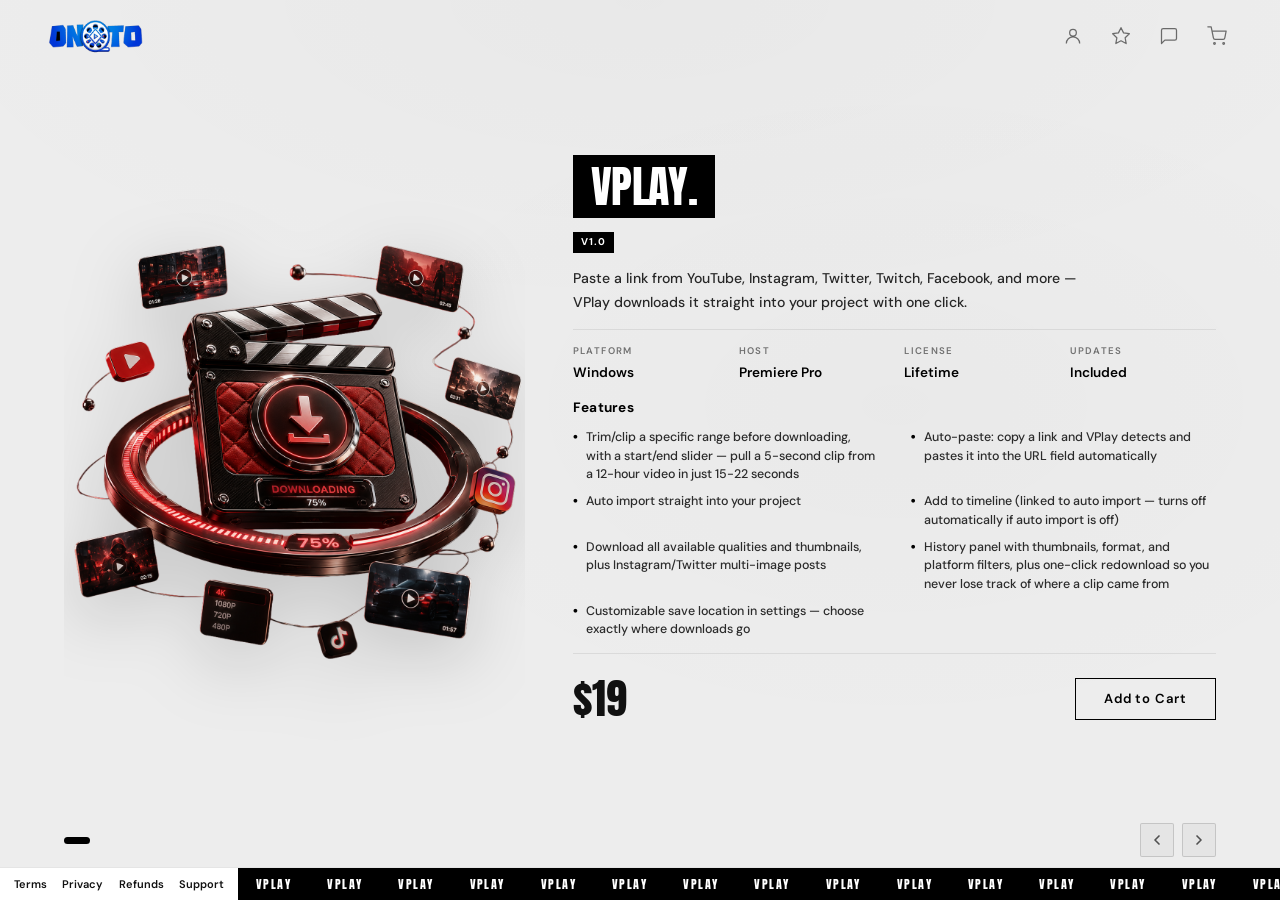
==== index.html @ a3684c29 "Updates" ====
<!doctype html>
<html lang="en">
  <head>
    
    <meta charset="UTF-8" />
    <meta name="viewport" content="width=device-width, initial-scale=1.0" />
    <link rel="icon" type="image/png" href="/logo.png" />
    <title>ONTO</title>
    <script src="https://cdn.paddle.com/paddle/v2/paddle.js"></script>
    
    <meta name="description" content="Discover and purchase Premiere Pro plugins in a streamlined, single-page store featuring a manual carousel for showcasing products.">
    <meta name="robots" content="noindex, nofollow">
    <meta property="og:title" content="Figma Make App">
    <meta property="og:description" content="Discover and purchase Premiere Pro plugins in a streamlined, single-page store featuring a manual carousel for showcasing products.">
    <script type="module" crossorigin src="/assets/index-DCRLeOug.js"></script>
    <link rel="stylesheet" crossorigin href="/assets/index-DTxgpnrt.css">
  </head>
  <body>
    
    <div id="root"></div>
    
  </body>
</html>
---- assets/index-DTxgpnrt.css ----
@import "https://fonts.googleapis.com/css2?family=Anton&family=DM+Sans:ital,opsz,wght@0,9..40,300;0,9..40,400;0,9..40,500;0,9..40,600;0,9..40,700;1,9..40,400&display=swap";@layer components;@layer properties{@supports (((-webkit-hyphens:none)) and (not (margin-trim:inline))) or ((-moz-orient:inline) and (not (color:rgb(from red r g b)))){*,:before,:after,::backdrop{--tw-rotate-x:initial;--tw-rotate-y:initial;--tw-rotate-z:initial;--tw-skew-x:initial;--tw-skew-y:initial;--tw-border-style:solid;--tw-outline-style:solid;--tw-blur:initial;--tw-brightness:initial;--tw-contrast:initial;--tw-grayscale:initial;--tw-hue-rotate:initial;--tw-invert:initial;--tw-opacity:initial;--tw-saturate:initial;--tw-sepia:initial;--tw-drop-shadow:initial;--tw-drop-shadow-color:initial;--tw-drop-shadow-alpha:100%;--tw-drop-shadow-size:initial}}}@layer theme{:root,:host{--font-sans:-apple-system, BlinkMacSystemFont, "Segoe UI", Roboto, "Helvetica Neue", "Noto Sans", Arial, sans-serif, "Apple Color Emoji", "Segoe UI Emoji", "Segoe UI Symbol", "Noto Color Emoji";--font-mono:ui-monospace, SFMono-Regular, Menlo, Monaco, Consolas, "Liberation Mono", "Courier New", monospace;--default-transition-duration:.15s;--default-transition-timing-function:cubic-bezier(.4, 0, .2, 1);--default-font-family:var(--font-sans);--default-mono-font-family:var(--font-mono)}}@layer base{*,:after,:before,::backdrop{box-sizing:border-box;border:0 solid;margin:0;padding:0}::file-selector-button{box-sizing:border-box;border:0 solid;margin:0;padding:0}html,:host{-webkit-text-size-adjust:100%;tab-size:4;line-height:1.5;font-family:var(--default-font-family,-apple-system, BlinkMacSystemFont, "Segoe UI", Roboto, "Helvetica Neue", "Noto Sans", Arial, sans-serif, "Apple Color Emoji", "Segoe UI Emoji", "Segoe UI Symbol", "Noto Color Emoji");font-feature-settings:var(--default-font-feature-settings,normal);font-variation-settings:var(--default-font-variation-settings,normal);-webkit-tap-highlight-color:transparent}hr{height:0;color:inherit;border-top-width:1px}abbr:where([title]){-webkit-text-decoration:underline dotted;text-decoration:underline dotted}h1,h2,h3,h4,h5,h6{font-size:inherit;font-weight:inherit}a{color:inherit;-webkit-text-decoration:inherit;-webkit-text-decoration:inherit;-webkit-text-decoration:inherit;-webkit-text-decoration:inherit;text-decoration:inherit}b,strong{font-weight:bolder}code,kbd,samp,pre{font-family:var(--default-mono-font-family,ui-monospace, SFMono-Regular, Menlo, Monaco, Consolas, "Liberation Mono", "Courier New", monospace);font-feature-settings:var(--default-mono-font-feature-settings,normal);font-variation-settings:var(--default-mono-font-variation-settings,normal);font-size:1em}small{font-size:80%}sub,sup{vertical-align:baseline;font-size:75%;line-height:0;position:relative}sub{bottom:-.25em}sup{top:-.5em}table{text-indent:0;border-color:inherit;border-collapse:collapse}:-moz-focusring:where(:not(iframe)){outline:auto}progress{vertical-align:baseline}summary{display:list-item}ol,ul,menu{list-style:none}img,svg,video,canvas,audio,iframe,embed,object{vertical-align:middle;display:block}img,video{max-width:100%;height:auto}button,input,select,optgroup,textarea{font:inherit;font-feature-settings:inherit;font-variation-settings:inherit;letter-spacing:inherit;color:inherit;opacity:1;background-color:#0000;border-radius:0}::file-selector-button{font:inherit;font-feature-settings:inherit;font-variation-settings:inherit;letter-spacing:inherit;color:inherit;opacity:1;background-color:#0000;border-radius:0}:where(select:is([multiple],[size])) optgroup{font-weight:bolder}:where(select:is([multiple],[size])) optgroup option{padding-inline-start:20px}::file-selector-button{margin-inline-end:4px}::placeholder{opacity:1}@supports (not ((-webkit-appearance:-apple-pay-button))) or (contain-intrinsic-size:1px){::placeholder{color:currentColor}@supports (color:color-mix(in lab, red, red)){::placeholder{color:color-mix(in oklab, currentcolor 50%, transparent)}}}textarea{resize:vertical}::-webkit-search-decoration{-webkit-appearance:none}::-webkit-date-and-time-value{min-height:1lh;text-align:inherit}::-webkit-datetime-edit{display:inline-flex}::-webkit-datetime-edit-fields-wrapper{padding:0}::-webkit-datetime-edit{padding-block:0}::-webkit-datetime-edit-year-field{padding-block:0}::-webkit-datetime-edit-month-field{padding-block:0}::-webkit-datetime-edit-day-field{padding-block:0}::-webkit-datetime-edit-hour-field{padding-block:0}::-webkit-datetime-edit-minute-field{padding-block:0}::-webkit-datetime-edit-second-field{padding-block:0}::-webkit-datetime-edit-millisecond-field{padding-block:0}::-webkit-datetime-edit-meridiem-field{padding-block:0}::-webkit-calendar-picker-indicator{line-height:1}:-moz-ui-invalid{box-shadow:none}button,input:where([type=button],[type=reset],[type=submit]){appearance:button}::file-selector-button{appearance:button}::-webkit-inner-spin-button{height:auto}::-webkit-outer-spin-button{height:auto}[hidden]:where(:not([hidden=until-found])){display:none!important}}@layer utilities{.visible{visibility:visible}.absolute{position:absolute}.fixed{position:fixed}.relative{position:relative}.block{display:block}.flex{display:flex}.grid{display:grid}.hidden{display:none}.inline{display:inline}.inline-block{display:inline-block}.inline-flex{display:inline-flex}.transform{transform:var(--tw-rotate-x,) var(--tw-rotate-y,) var(--tw-rotate-z,) var(--tw-skew-x,) var(--tw-skew-y,)}.resize{resize:both}.flex-wrap{flex-wrap:wrap}.border{border-style:var(--tw-border-style);border-width:1px}.outline{outline-style:var(--tw-outline-style);outline-width:1px}.filter{filter:var(--tw-blur,) var(--tw-brightness,) var(--tw-contrast,) var(--tw-grayscale,) var(--tw-hue-rotate,) var(--tw-invert,) var(--tw-saturate,) var(--tw-sepia,) var(--tw-drop-shadow,)}.transition{transition-property:color,background-color,border-color,outline-color,text-decoration-color,fill,stroke,--tw-gradient-from,--tw-gradient-via,--tw-gradient-to,opacity,box-shadow,transform,translate,scale,rotate,filter,-webkit-backdrop-filter,backdrop-filter,display,content-visibility,overlay,pointer-events;transition-timing-function:var(--tw-ease,var(--default-transition-timing-function));transition-duration:var(--tw-duration,var(--default-transition-duration))}}*{box-sizing:border-box}html,body,#root{width:100%;height:100%;margin:0;padding:0;overflow:hidden}.app-shell{height:100dvh;max-height:100dvh}.site-footer{padding-bottom:env(safe-area-inset-bottom,0px)}@media (width<=767px){.mobile-purchase-bar{padding-bottom:max(8px, env(safe-area-inset-bottom,0px))!important}}body{color:#111;-webkit-font-smoothing:antialiased;-moz-osx-font-smoothing:grayscale;background:#ededed;font-family:DM Sans,sans-serif}::selection{color:#fff;background:#000}@keyframes marquee{0%{transform:translate(0)}to{transform:translate(-50%)}}.marquee-track{will-change:transform;backface-visibility:hidden;animation:22s linear infinite marquee}::-webkit-scrollbar{display:none}.platform-modal-backdrop{z-index:12000;-webkit-backdrop-filter:blur(8px);backdrop-filter:blur(8px);background:#0808088a;place-items:center;padding:20px;display:grid;position:fixed;inset:0}.platform-modal{color:#fff;background:#111;border:1px solid #ffffff1f;width:min(520px,100%);padding:34px;position:relative;box-shadow:0 30px 100px #00000073}.platform-modal-close{color:#ffffff9e;cursor:pointer;background:0 0;border:0;width:32px;height:32px;font:300 25px/1 sans-serif;position:absolute;top:16px;right:17px}.platform-modal-kicker{color:#8dafff;letter-spacing:.17em;margin:0 0 13px;font-size:10px;font-weight:700}.platform-modal h2{letter-spacing:.01em;margin:0;font:400 clamp(27px,5vw,38px)/1.05 Anton,sans-serif}.platform-modal-copy{color:#ffffff94;margin:11px 0 25px;font-size:13px}.platform-modal-options{grid-template-columns:1fr 1fr;gap:10px;display:grid}.platform-option{color:#fff;text-align:left;cursor:pointer;background:#181818;border:1px solid #ffffff24;grid-template-columns:32px 1fr auto;align-items:center;gap:13px;min-height:126px;padding:18px;transition:border-color .18s,transform .18s;display:grid}.platform-option:hover{border-color:#8dafff;transform:translateY(-2px)}.platform-option-disabled{cursor:not-allowed;opacity:.42}.platform-option-disabled:hover{border-color:#ffffff24;transform:none}.platform-option-icon{color:#8dafff;width:29px;height:29px}.platform-option-icon svg{width:100%;height:100%}.platform-option-text{flex-direction:column;gap:5px;display:flex}.platform-option-text strong{font-size:15px}.platform-option-text small{color:#ffffff80;font-size:10px;line-height:1.35}.platform-option-arrow{color:#ffffff80;font-size:19px}.platform-option-disabled .platform-option-arrow{letter-spacing:.13em;font-size:8px;font-weight:700}.platform-modal-note{color:#ffffff61;text-align:center;margin:20px 0 0;font-size:10px}@media (width<=560px){.platform-modal{padding:28px 20px 22px}.platform-modal-options{grid-template-columns:1fr}.platform-option{min-height:84px}}.download-status-backdrop{z-index:10000;-webkit-backdrop-filter:blur(8px);backdrop-filter:blur(8px);background:#0a0a0a5c;place-items:center;padding:20px;display:grid;position:fixed;inset:0}.download-status-card{color:#111;background:#f4f4f2;border:1px solid #ffffffb3;border-radius:4px;grid-template-columns:42px minmax(0,1fr);gap:16px;width:min(440px,100%);padding:22px;display:grid;position:relative;overflow:hidden;box-shadow:0 24px 70px #00000047}.download-status-mark{color:#111;border:1px solid #1113;border-radius:50%;place-items:center;width:40px;height:40px;font:700 14px/1 DM Sans,sans-serif;display:grid}.download-status-mark.is-loading span{border:1.5px solid #1111112e;border-top-color:#111;border-radius:50%;width:14px;height:14px;animation:.8s linear infinite download-status-spin}.download-status-content{min-width:0}.download-status-kicker{color:#11111175;letter-spacing:.16em;margin:1px 0 6px;font-size:9px;font-weight:700;display:block}.download-status-content h2{color:#111;letter-spacing:.01em;margin:0;font:400 21px/1.15 Anton,sans-serif}.download-status-content p{color:#1111119e;margin:8px 0 0;font-size:12px;font-weight:500;line-height:1.55}.download-status-progress{background:#1111111a;grid-column:1/-1;height:2px;margin-top:3px;overflow:hidden}.download-status-progress span{background:#111;width:34%;height:100%;animation:1.35s cubic-bezier(.65,0,.35,1) infinite download-status-slide;display:block}.download-status-close{color:#fff;cursor:pointer;background:#111;border:0;border-radius:2px;grid-column:2;justify-self:start;min-width:82px;height:34px;margin-top:2px;padding:0 16px;font:700 11px/1 DM Sans,sans-serif}.download-status-close:hover{background:#2a2a2a}@keyframes download-status-spin{to{transform:rotate(360deg)}}@keyframes download-status-slide{0%{transform:translate(-110%)}to{transform:translate(305%)}}@media (prefers-reduced-motion:reduce){.download-status-mark.is-loading span,.download-status-progress span{animation-duration:2.6s}}@media (width<=520px){.download-status-card{grid-template-columns:36px minmax(0,1fr);gap:13px;padding:18px}.download-status-mark{width:34px;height:34px}.download-status-content h2{font-size:19px}}.account-backdrop{z-index:13000;-webkit-backdrop-filter:blur(8px);backdrop-filter:blur(8px);background:#0000008c;place-items:center;padding:20px;display:grid;position:fixed;inset:0}.account-card{color:#111;background:#f4f4f2;width:min(420px,100%);padding:34px;position:relative;box-shadow:0 30px 90px #00000059}.account-close{cursor:pointer;background:0 0;border:0;font-size:24px;position:absolute;top:12px;right:14px}.account-kicker,.library-kicker{letter-spacing:.17em;color:#5277cd;font-size:9px;font-weight:800}.account-card h2{margin:9px 0 6px;font:400 32px/1 Anton,sans-serif}.account-card>p{color:#666;margin:0 0 24px;font-size:12px}.account-card label{gap:7px;margin:14px 0;font-size:11px;font-weight:700;display:grid}.account-card input{background:#fff;border:1px solid #ccc;outline:none;height:43px;padding:0 12px;font:500 13px DM Sans,sans-serif}.account-card input:focus{border-color:#111}.account-submit{color:#fff;cursor:pointer;background:#111;border:0;width:100%;height:44px;margin-top:8px;font-weight:700}.account-submit:disabled{opacity:.55}.account-switch{color:#555;cursor:pointer;background:0 0;border:0;width:100%;margin-top:14px;font-size:11px}.account-error,.library-error{color:#8b2020;background:#fee4e4;padding:10px 12px;font-size:11px}.library-page{z-index:2;flex:1;min-height:0;padding:5vh clamp(22px,7vw,90px) 80px;position:relative;overflow:auto}.library-page h1{margin:8px 0 4px;font:400 clamp(42px,7vw,78px)/1 Anton,sans-serif}.library-intro{color:#666;margin:0 0 35px;font-size:13px}.library-product{background:#f5f5f3;border:1px solid #ccc;justify-content:space-between;align-items:center;gap:25px;padding:25px;display:flex}.library-product>div:first-child{align-items:center;gap:16px;display:flex}.library-product-mark{color:#8dafff;background:#111;place-items:center;width:50px;height:50px;font:700 21px serif;display:grid}.library-product h2{margin:0;font-size:18px}.library-product p{color:#777;margin:5px 0 0;font-size:11px}.library-downloads{gap:8px;display:flex}.library-downloads button{cursor:pointer;background:0 0;border:1px solid #111;height:40px;padding:0 16px;font-size:11px;font-weight:700}.library-downloads button:hover{color:#fff;background:#111}.library-downloads button:disabled{opacity:.5}.library-empty{color:#777;text-align:center;border:1px dashed #bbb;padding:35px}.library-heading{justify-content:space-between;align-items:flex-start;gap:20px;display:flex}.library-heading>button{color:#555;cursor:pointer;background:0 0;border:1px solid #bbb;margin-top:14px;padding:9px 14px;font-size:10px;font-weight:700}.library-heading>button:hover{color:#111;border-color:#111}@media (width<=650px){.account-card{padding:28px 22px}.library-product{flex-direction:column;align-items:stretch}.library-downloads{display:grid}.library-downloads button{width:100%}}@property --tw-rotate-x{syntax:"*";inherits:false}@property --tw-rotate-y{syntax:"*";inherits:false}@property --tw-rotate-z{syntax:"*";inherits:false}@property --tw-skew-x{syntax:"*";inherits:false}@property --tw-skew-y{syntax:"*";inherits:false}@property --tw-border-style{syntax:"*";inherits:false;initial-value:solid}@property --tw-outline-style{syntax:"*";inherits:false;initial-value:solid}@property --tw-blur{syntax:"*";inherits:false}@property --tw-brightness{syntax:"*";inherits:false}@property --tw-contrast{syntax:"*";inherits:false}@property --tw-grayscale{syntax:"*";inherits:false}@property --tw-hue-rotate{syntax:"*";inherits:false}@property --tw-invert{syntax:"*";inherits:false}@property --tw-opacity{syntax:"*";inherits:false}@property --tw-saturate{syntax:"*";inherits:false}@property --tw-sepia{syntax:"*";inherits:false}@property --tw-drop-shadow{syntax:"*";inherits:false}@property --tw-drop-shadow-color{syntax:"*";inherits:false}@property --tw-drop-shadow-alpha{syntax:"<percentage>";inherits:false;initial-value:100%}@property --tw-drop-shadow-size{syntax:"*";inherits:false}
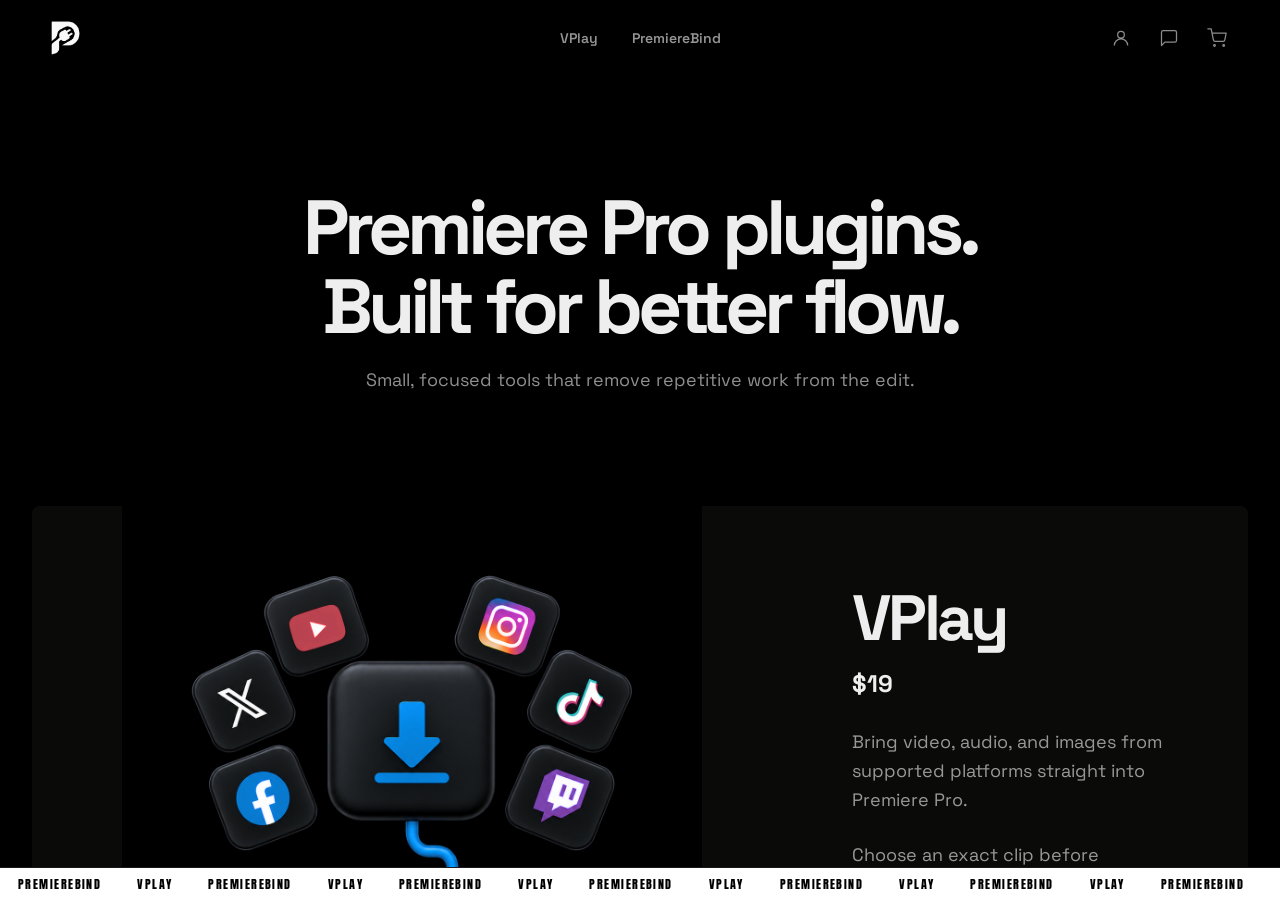
==== commit 8ab6ff33: "Updates" ====
--- a/index.html
+++ b/index.html
@@ -4,16 +4,17 @@
     
     <meta charset="UTF-8" />
     <meta name="viewport" content="width=device-width, initial-scale=1.0" />
-    <link rel="icon" type="image/png" href="/logo.png" />
-    <title>ONTO</title>
+    <link rel="icon" type="image/png" href="/pluginverse-logo.png" />
+    <meta name="theme-color" content="#08090b" />
+    <title>Pluginverse</title>
     <script src="https://cdn.paddle.com/paddle/v2/paddle.js"></script>
     
     <meta name="description" content="Discover and purchase Premiere Pro plugins in a streamlined, single-page store featuring a manual carousel for showcasing products.">
     <meta name="robots" content="noindex, nofollow">
     <meta property="og:title" content="Figma Make App">
     <meta property="og:description" content="Discover and purchase Premiere Pro plugins in a streamlined, single-page store featuring a manual carousel for showcasing products.">
-    <script type="module" crossorigin src="/assets/index-DCRLeOug.js"></script>
-    <link rel="stylesheet" crossorigin href="/assets/index-DTxgpnrt.css">
+    <script type="module" crossorigin src="/assets/index-CulV4vX4.js"></script>
+    <link rel="stylesheet" crossorigin href="/assets/index-DYfbbNzi.css">
   </head>
   <body>
     
--- a/assets/index-DYfbbNzi.css
+++ b/assets/index-DYfbbNzi.css
@@ -0,0 +1 @@
+@import "https://fonts.googleapis.com/css2?family=Anton&family=Space+Grotesk:wght@400;500;600;700&display=swap";@layer components;@layer properties{@supports (((-webkit-hyphens:none)) and (not (margin-trim:inline))) or ((-moz-orient:inline) and (not (color:rgb(from red r g b)))){*,:before,:after,::backdrop{--tw-rotate-x:initial;--tw-rotate-y:initial;--tw-rotate-z:initial;--tw-skew-x:initial;--tw-skew-y:initial;--tw-border-style:solid;--tw-outline-style:solid;--tw-blur:initial;--tw-brightness:initial;--tw-contrast:initial;--tw-grayscale:initial;--tw-hue-rotate:initial;--tw-invert:initial;--tw-opacity:initial;--tw-saturate:initial;--tw-sepia:initial;--tw-drop-shadow:initial;--tw-drop-shadow-color:initial;--tw-drop-shadow-alpha:100%;--tw-drop-shadow-size:initial}}}@layer theme{:root,:host{--font-sans:-apple-system, BlinkMacSystemFont, "Segoe UI", Roboto, "Helvetica Neue", "Noto Sans", Arial, sans-serif, "Apple Color Emoji", "Segoe UI Emoji", "Segoe UI Symbol", "Noto Color Emoji";--font-mono:ui-monospace, SFMono-Regular, Menlo, Monaco, Consolas, "Liberation Mono", "Courier New", monospace;--default-transition-duration:.15s;--default-transition-timing-function:cubic-bezier(.4, 0, .2, 1);--default-font-family:var(--font-sans);--default-mono-font-family:var(--font-mono)}}@layer base{*,:after,:before,::backdrop{box-sizing:border-box;border:0 solid;margin:0;padding:0}::file-selector-button{box-sizing:border-box;border:0 solid;margin:0;padding:0}html,:host{-webkit-text-size-adjust:100%;tab-size:4;line-height:1.5;font-family:var(--default-font-family,-apple-system, BlinkMacSystemFont, "Segoe UI", Roboto, "Helvetica Neue", "Noto Sans", Arial, sans-serif, "Apple Color Emoji", "Segoe UI Emoji", "Segoe UI Symbol", "Noto Color Emoji");font-feature-settings:var(--default-font-feature-settings,normal);font-variation-settings:var(--default-font-variation-settings,normal);-webkit-tap-highlight-color:transparent}hr{height:0;color:inherit;border-top-width:1px}abbr:where([title]){-webkit-text-decoration:underline dotted;text-decoration:underline dotted}h1,h2,h3,h4,h5,h6{font-size:inherit;font-weight:inherit}a{color:inherit;-webkit-text-decoration:inherit;-webkit-text-decoration:inherit;-webkit-text-decoration:inherit;-webkit-text-decoration:inherit;text-decoration:inherit}b,strong{font-weight:bolder}code,kbd,samp,pre{font-family:var(--default-mono-font-family,ui-monospace, SFMono-Regular, Menlo, Monaco, Consolas, "Liberation Mono", "Courier New", monospace);font-feature-settings:var(--default-mono-font-feature-settings,normal);font-variation-settings:var(--default-mono-font-variation-settings,normal);font-size:1em}small{font-size:80%}sub,sup{vertical-align:baseline;font-size:75%;line-height:0;position:relative}sub{bottom:-.25em}sup{top:-.5em}table{text-indent:0;border-color:inherit;border-collapse:collapse}:-moz-focusring:where(:not(iframe)){outline:auto}progress{vertical-align:baseline}summary{display:list-item}ol,ul,menu{list-style:none}img,svg,video,canvas,audio,iframe,embed,object{vertical-align:middle;display:block}img,video{max-width:100%;height:auto}button,input,select,optgroup,textarea{font:inherit;font-feature-settings:inherit;font-variation-settings:inherit;letter-spacing:inherit;color:inherit;opacity:1;background-color:#0000;border-radius:0}::file-selector-button{font:inherit;font-feature-settings:inherit;font-variation-settings:inherit;letter-spacing:inherit;color:inherit;opacity:1;background-color:#0000;border-radius:0}:where(select:is([multiple],[size])) optgroup{font-weight:bolder}:where(select:is([multiple],[size])) optgroup option{padding-inline-start:20px}::file-selector-button{margin-inline-end:4px}::placeholder{opacity:1}@supports (not ((-webkit-appearance:-apple-pay-button))) or (contain-intrinsic-size:1px){::placeholder{color:currentColor}@supports (color:color-mix(in lab, red, red)){::placeholder{color:color-mix(in oklab, currentcolor 50%, transparent)}}}textarea{resize:vertical}::-webkit-search-decoration{-webkit-appearance:none}::-webkit-date-and-time-value{min-height:1lh;text-align:inherit}::-webkit-datetime-edit{display:inline-flex}::-webkit-datetime-edit-fields-wrapper{padding:0}::-webkit-datetime-edit{padding-block:0}::-webkit-datetime-edit-year-field{padding-block:0}::-webkit-datetime-edit-month-field{padding-block:0}::-webkit-datetime-edit-day-field{padding-block:0}::-webkit-datetime-edit-hour-field{padding-block:0}::-webkit-datetime-edit-minute-field{padding-block:0}::-webkit-datetime-edit-second-field{padding-block:0}::-webkit-datetime-edit-millisecond-field{padding-block:0}::-webkit-datetime-edit-meridiem-field{padding-block:0}::-webkit-calendar-picker-indicator{line-height:1}:-moz-ui-invalid{box-shadow:none}button,input:where([type=button],[type=reset],[type=submit]){appearance:button}::file-selector-button{appearance:button}::-webkit-inner-spin-button{height:auto}::-webkit-outer-spin-button{height:auto}[hidden]:where(:not([hidden=until-found])){display:none!important}}@layer utilities{.visible{visibility:visible}.absolute{position:absolute}.fixed{position:fixed}.relative{position:relative}.block{display:block}.flex{display:flex}.grid{display:grid}.hidden{display:none}.inline{display:inline}.inline-block{display:inline-block}.transform{transform:var(--tw-rotate-x,) var(--tw-rotate-y,) var(--tw-rotate-z,) var(--tw-skew-x,) var(--tw-skew-y,)}.resize{resize:both}.flex-wrap{flex-wrap:wrap}.border{border-style:var(--tw-border-style);border-width:1px}.outline{outline-style:var(--tw-outline-style);outline-width:1px}.filter{filter:var(--tw-blur,) var(--tw-brightness,) var(--tw-contrast,) var(--tw-grayscale,) var(--tw-hue-rotate,) var(--tw-invert,) var(--tw-saturate,) var(--tw-sepia,) var(--tw-drop-shadow,)}.transition{transition-property:color,background-color,border-color,outline-color,text-decoration-color,fill,stroke,--tw-gradient-from,--tw-gradient-via,--tw-gradient-to,opacity,box-shadow,transform,translate,scale,rotate,filter,-webkit-backdrop-filter,backdrop-filter,display,content-visibility,overlay,pointer-events;transition-timing-function:var(--tw-ease,var(--default-transition-timing-function));transition-duration:var(--tw-duration,var(--default-transition-duration))}}*{box-sizing:border-box}html,body,#root{width:100%;height:100%;margin:0;padding:0;overflow:hidden}.app-shell{height:100dvh;max-height:100dvh}.site-footer{padding-bottom:env(safe-area-inset-bottom,0px)}@media (width<=767px){.mobile-purchase-bar{padding-bottom:max(8px, env(safe-area-inset-bottom,0px))!important}}body{color:#111;-webkit-font-smoothing:antialiased;-moz-osx-font-smoothing:grayscale;background:#000;font-family:Space Grotesk,sans-serif}.ambient-dots{z-index:1;pointer-events:none;position:absolute;inset:0;overflow:hidden}.ambient-dots span{opacity:0;background:#000;border-radius:50%;width:3px;height:3px;animation:12s ease-in-out infinite ambient-dot-fade;position:absolute}.ambient-dots span:first-child{animation-delay:-.4s;top:18%;left:7%}.ambient-dots span:nth-child(2){animation-delay:-3.1s;top:72%;left:18%}.ambient-dots span:nth-child(3){animation-delay:-1.7s;top:38%;left:27%}.ambient-dots span:nth-child(4){animation-delay:-4.8s;top:86%;left:35%}.ambient-dots span:nth-child(5){animation-delay:-2.4s;top:12%;left:43%}.ambient-dots span:nth-child(6){animation-delay:-5.2s;top:59%;left:51%}.ambient-dots span:nth-child(7){animation-delay:-.9s;top:29%;left:60%}.ambient-dots span:nth-child(8){animation-delay:-3.8s;top:78%;left:69%}.ambient-dots span:nth-child(9){animation-delay:-2.9s;top:16%;left:77%}.ambient-dots span:nth-child(10){animation-delay:-1.3s;top:47%;left:88%}.ambient-dots span:nth-child(11){animation-delay:-4.4s;top:83%;left:94%}.ambient-dots span:nth-child(12){animation-delay:-5.5s;top:48%;left:12%}.ambient-dots span:nth-child(13){animation-delay:-.1s;top:64%;left:31%}.ambient-dots span:nth-child(14){animation-delay:-3.4s;top:91%;left:56%}.ambient-dots span:nth-child(15){animation-delay:-2.1s;top:51%;left:73%}.ambient-dots span:nth-child(16){animation-delay:-4.9s;top:68%;left:84%}@keyframes ambient-dot-fade{0%,18%,to{opacity:0;transform:scale(.82)}34%{opacity:.72;transform:scale(1)}66%{opacity:.72;transform:scale(1)}86%{opacity:0;transform:scale(.82)}}@media (prefers-reduced-motion:reduce){.ambient-dots span{animation:none}}.pluginverse-theme,.pluginverse-theme img,.pluginverse-theme video{filter:invert()hue-rotate(180deg)}.pluginverse-theme .pluginverse-logo{border-radius:8px}.product-description{letter-spacing:-.01em;font-size:.98rem!important;line-height:1.72!important}.product-metadata>div>span:first-child{letter-spacing:.16em!important;font-size:.64rem!important}.product-metadata>div>span:last-child,.product-primary-features h3{font-size:.94rem!important}.product-primary-features>div>div{font-size:.86rem!important;line-height:1.58!important}.product-tour h3,.product-section-heading h3{font-size:1.08rem!important}.product-tour p{font-size:.82rem!important}.product-feature-groups h4{font-size:.88rem!important}.product-feature-groups li,.product-comparison-row p{font-size:.78rem!important}::selection{color:#fff;background:#000}@keyframes marquee{0%{transform:translate(0)}to{transform:translate(-50%)}}.marquee-track{will-change:transform;backface-visibility:hidden;animation:22s linear infinite marquee}::-webkit-scrollbar{display:none}.platform-modal-backdrop{z-index:12000;-webkit-backdrop-filter:blur(8px);backdrop-filter:blur(8px);background:#0808088a;place-items:center;padding:20px;display:grid;position:fixed;inset:0}.platform-modal{color:#fff;background:#111;border:1px solid #ffffff1f;width:min(520px,100%);padding:34px;position:relative;box-shadow:0 30px 100px #00000073}.platform-modal-close{color:#ffffff9e;cursor:pointer;background:0 0;border:0;width:32px;height:32px;font:300 25px/1 sans-serif;position:absolute;top:16px;right:17px}.platform-modal-kicker{color:#8dafff;letter-spacing:.17em;margin:0 0 13px;font-size:10px;font-weight:700}.platform-modal h2{letter-spacing:.01em;margin:0;font:400 clamp(27px,5vw,38px)/1.05 Anton,sans-serif}.platform-modal-copy{color:#ffffff94;margin:11px 0 25px;font-size:13px}.platform-modal-options{grid-template-columns:1fr 1fr;gap:10px;display:grid}.platform-option{color:#fff;text-align:left;cursor:pointer;background:#181818;border:1px solid #ffffff24;grid-template-columns:32px 1fr auto;align-items:center;gap:13px;min-height:126px;padding:18px;transition:border-color .18s,transform .18s;display:grid}.platform-option:hover{border-color:#8dafff;transform:translateY(-2px)}.platform-option-disabled{cursor:not-allowed;opacity:.42}.platform-option-disabled:hover{border-color:#ffffff24;transform:none}.platform-option-icon{color:#8dafff;width:29px;height:29px}.platform-option-icon svg{width:100%;height:100%}.platform-option-text{flex-direction:column;gap:5px;display:flex}.platform-option-text strong{font-size:15px}.platform-option-text small{color:#ffffff80;font-size:10px;line-height:1.35}.platform-option-arrow{color:#ffffff80;font-size:19px}.platform-option-disabled .platform-option-arrow{letter-spacing:.13em;font-size:8px;font-weight:700}.platform-modal-note{color:#ffffff61;text-align:center;margin:20px 0 0;font-size:10px}@media (width<=560px){.platform-modal{padding:28px 20px 22px}.platform-modal-options{grid-template-columns:1fr}.platform-option{min-height:84px}}.download-status-backdrop{z-index:10000;-webkit-backdrop-filter:blur(8px);backdrop-filter:blur(8px);background:#0a0a0a5c;place-items:center;padding:20px;display:grid;position:fixed;inset:0}.download-status-card{color:#111;background:#f4f4f2;border:1px solid #ffffffb3;border-radius:4px;grid-template-columns:42px minmax(0,1fr);gap:16px;width:min(440px,100%);padding:22px;display:grid;position:relative;overflow:hidden;box-shadow:0 24px 70px #00000047}.download-status-mark{color:#111;border:1px solid #1113;border-radius:50%;place-items:center;width:40px;height:40px;font:700 14px/1 Space Grotesk,sans-serif;display:grid}.download-status-mark.is-loading span{border:1.5px solid #1111112e;border-top-color:#111;border-radius:50%;width:14px;height:14px;animation:.8s linear infinite download-status-spin}.download-status-content{min-width:0}.download-status-kicker{color:#11111175;letter-spacing:.16em;margin:1px 0 6px;font-size:9px;font-weight:700;display:block}.download-status-content h2{color:#111;letter-spacing:.01em;margin:0;font:400 21px/1.15 Anton,sans-serif}.download-status-content p{color:#1111119e;margin:8px 0 0;font-size:12px;font-weight:500;line-height:1.55}.download-status-progress{background:#1111111a;grid-column:1/-1;height:2px;margin-top:3px;overflow:hidden}.download-status-progress span{background:#111;width:34%;height:100%;animation:1.35s cubic-bezier(.65,0,.35,1) infinite download-status-slide;display:block}.download-status-close{color:#fff;cursor:pointer;background:#111;border:0;border-radius:2px;grid-column:2;justify-self:start;min-width:82px;height:34px;margin-top:2px;padding:0 16px;font:700 11px/1 Space Grotesk,sans-serif}.download-status-close:hover{background:#2a2a2a}@keyframes download-status-spin{to{transform:rotate(360deg)}}@keyframes download-status-slide{0%{transform:translate(-110%)}to{transform:translate(305%)}}@media (prefers-reduced-motion:reduce){.download-status-mark.is-loading span,.download-status-progress span{animation-duration:2.6s}}@media (width<=520px){.download-status-card{grid-template-columns:36px minmax(0,1fr);gap:13px;padding:18px}.download-status-mark{width:34px;height:34px}.download-status-content h2{font-size:19px}}.account-backdrop{z-index:13000;-webkit-backdrop-filter:blur(8px);backdrop-filter:blur(8px);background:#0000008c;place-items:center;padding:20px;display:grid;position:fixed;inset:0}.account-card{color:#111;background:#f4f4f2;width:min(420px,100%);padding:34px;position:relative;box-shadow:0 30px 90px #00000059}.account-close{cursor:pointer;background:0 0;border:0;font-size:24px;position:absolute;top:12px;right:14px}.account-kicker,.library-kicker{letter-spacing:.17em;color:#5277cd;font-size:9px;font-weight:800}.account-card h2{margin:9px 0 6px;font:400 32px/1 Anton,sans-serif}.account-card>p{color:#666;margin:0 0 24px;font-size:12px}.account-card label{gap:7px;margin:14px 0;font-size:11px;font-weight:700;display:grid}.account-card input{background:#fff;border:1px solid #ccc;outline:none;height:43px;padding:0 12px;font:500 13px Space Grotesk,sans-serif}.account-card input:focus{border-color:#111}.account-submit{color:#fff;cursor:pointer;background:#111;border:0;width:100%;height:44px;margin-top:8px;font-weight:700}.account-submit:disabled{opacity:.55}.account-switch{color:#555;cursor:pointer;background:0 0;border:0;width:100%;margin-top:14px;font-size:11px}.account-error,.library-error{color:#8b2020;background:#fee4e4;padding:10px 12px;font-size:11px}.account-success{color:#17613a;background:#e0f3e7;padding:10px 12px;font-size:11px}.library-page{z-index:2;flex:1;min-height:0;padding:5vh clamp(22px,7vw,90px) 80px;position:relative;overflow:auto}.library-page h1{margin:8px 0 4px;font:400 clamp(42px,7vw,78px)/1 Anton,sans-serif}.library-intro{color:#666;margin:0 0 35px;font-size:13px}.library-product{background:#f5f5f3;border:1px solid #ccc;justify-content:space-between;align-items:center;gap:25px;padding:25px;display:flex}.library-product>div:first-child{align-items:center;gap:16px;display:flex}.library-product-mark{color:#8dafff;background:#111;place-items:center;width:50px;height:50px;font:700 21px serif;display:grid}.library-product h2{margin:0;font-size:18px}.library-product p{color:#777;margin:5px 0 0;font-size:11px}.library-downloads{gap:8px;display:flex}.library-downloads button{cursor:pointer;background:0 0;border:1px solid #111;height:40px;padding:0 16px;font-size:11px;font-weight:700}.library-downloads button:hover{color:#fff;background:#111}.library-downloads button:disabled{opacity:.5}.library-empty{color:#777;text-align:center;border:1px dashed #bbb;padding:35px}.library-heading{justify-content:space-between;align-items:flex-start;gap:20px;display:flex}.library-heading>button{color:#555;cursor:pointer;background:0 0;border:1px solid #bbb;margin-top:14px;padding:9px 14px;font-size:10px;font-weight:700}.library-heading>button:hover{color:#111;border-color:#111}@media (width<=650px){.account-card{padding:28px 22px}.library-product{flex-direction:column;align-items:stretch}.library-downloads{display:grid}.library-downloads button{width:100%}}.product-deep-dive{flex-direction:column;gap:28px;padding:12px 0 6px;display:flex}.desktop-product-scroll{-ms-overflow-style:none}.desktop-product-scroll::-webkit-scrollbar{width:0;height:0;display:none}.product-tour{grid-template-columns:128px minmax(0,1fr);align-items:start;gap:22px;margin:0;padding:18px 0;display:grid}.product-tour video{object-fit:cover;background:#17191d;border:1px solid #00000029;width:128px;height:284px;display:block}.product-tour figcaption{flex-direction:column;align-items:flex-start;min-height:284px;padding-top:1px;display:flex}.product-tour figcaption>span,.product-section-heading span{color:#0000007a;letter-spacing:.15em;margin-bottom:7px;font-size:.56rem;font-weight:700;display:block}.product-tour h3,.product-section-heading h3{color:#111;margin:0;font-size:.95rem;line-height:1.25}.product-tour p{color:#000000ab;max-width:42ch;margin:8px 0 0;font-size:.75rem;font-weight:500;line-height:1.6}.product-tour-flow{width:min(430px,100%);margin-top:auto;padding:22px 0 4px}.product-tour-flow-line{background:#00000029;height:1px;margin:0 14px;position:relative;overflow:visible}.product-tour-flow-line:before,.product-tour-flow-line:after,.product-tour-flow-line i{content:"";background:#ededeb;border:1px solid #111;border-radius:50%;width:7px;height:7px;position:absolute;top:50%;transform:translate(-50%,-50%)}.product-tour-flow-line:before{animation:2.4s ease-in-out infinite vplay-node-pulse;left:0}.product-tour-flow-line:after{animation:2.4s ease-in-out .8s infinite vplay-node-pulse;left:100%}.product-tour-flow-line i{background:#111;animation:3.2s cubic-bezier(.4,0,.2,1) infinite vplay-flow-travel;left:0}.product-tour-flow-steps{grid-template-columns:repeat(3,1fr);margin-top:12px;display:grid}.product-tour-flow-steps>span{color:#111;letter-spacing:normal;flex-direction:column;align-items:flex-start;gap:3px;margin:0;font-size:.66rem;font-weight:700;display:flex}.product-tour-flow-steps>span:nth-child(2){align-items:center}.product-tour-flow-steps>span:last-child{align-items:flex-end}.product-tour-flow-steps b{font-weight:700}@keyframes vplay-flow-travel{0%{opacity:0;left:0}12%{opacity:1}88%{opacity:1}to{opacity:0;left:100%}}@keyframes vplay-node-pulse{0%,to{box-shadow:0 0 #1111112e}50%{box-shadow:0 0 0 5px #1110}}.product-detail-section{flex-direction:column;gap:16px;display:flex}.product-feature-groups{grid-template-columns:1fr 1fr;gap:22px 34px;display:grid}.product-feature-groups article{padding-top:11px}.product-feature-groups h4{color:#111;margin:0 0 9px;font-size:.78rem}.feature-group-visual{color:#111;background:#fff3;border:1px solid #0000001f;height:86px;margin:3px 0 14px;position:relative;overflow:hidden}.mini-url{letter-spacing:.08em;border:1px solid #0000002e;align-items:center;gap:7px;height:27px;padding:0 8px;font-size:.48rem;display:flex;position:absolute;top:10px;left:10px;right:10px}.mini-url span{background:#7598e9;border-radius:50%;width:5px;height:5px;animation:1.8s ease-in-out infinite mini-status-pulse}.mini-url b{font-weight:700}.mini-url i{color:#00000073;margin-left:auto;font-style:normal}.mini-download{align-items:center;gap:12px;font-size:.48rem;display:flex;position:absolute;top:46px;left:10px;right:10px}.mini-download b{font-weight:700}.mini-download span{color:#0000007a}.mini-download i{margin-left:auto;font-size:.8rem;font-style:normal;animation:1.5s ease-in-out infinite mini-download-arrow}.mini-progress{background:#0000001f;height:2px;position:absolute;bottom:10px;left:10px;right:31px}.mini-progress span{background:#7598e9;width:45%;height:100%;animation:3s ease-in-out infinite mini-download-progress;display:block}.feature-timeline-visual{grid-template-columns:30px 1fr;padding:10px;display:grid}.mini-track-labels{color:#0000006b;grid-template-rows:repeat(3,1fr);padding-right:7px;font-size:.43rem;font-weight:700;display:grid}.mini-track-labels span{align-items:center;display:flex}.mini-tracks{background:repeating-linear-gradient(#0000 0 20px,#00000024 20px 21px);position:relative}.mini-tracks i{background:#7598e9b3;border:1px solid #7598e9;height:12px;position:absolute}.mini-tracks i:first-child{width:31%;top:4px;left:7%}.mini-tracks i:nth-child(2){width:26%;top:25px;left:43%}.mini-tracks i:nth-child(3){width:35%;top:46px;left:18%}.mini-tracks b{z-index:2;background:#111;width:1px;height:64px;animation:3.6s ease-in-out infinite mini-playhead;position:absolute;top:0;left:54%}.mini-tracks span{background:#7598e92e;border:1px dashed #7598e9;width:24%;height:12px;animation:3.6s ease-in-out infinite mini-smart-insert;position:absolute;top:46px;right:7%}.feature-clip-visual{grid-template-columns:36% 1fr;gap:10px;padding:10px;display:grid}.mini-preview{background:#17191d;border:1px solid #00000029;position:relative}.mini-preview:before{content:"";background:linear-gradient(135deg,#273044,#12151b);position:absolute;inset:8px}.mini-preview i{border-top:6px solid #0000;border-bottom:6px solid #0000;border-left:9px solid #fff;width:0;height:0;animation:2s ease-in-out infinite mini-preview-pulse;position:absolute;top:50%;left:50%;transform:translate(-35%,-50%)}.mini-clip-tools{flex-direction:column;justify-content:space-between;padding:5px 2px;display:flex}.mini-transcript{flex-direction:column;gap:6px;display:flex}.mini-transcript span{background:#00000029;height:3px}.mini-transcript span:first-child{width:92%}.mini-transcript span:nth-child(2){width:70%}.mini-transcript span:nth-child(3){background:#7598e9;width:82%;animation:2.8s ease-in-out infinite mini-transcript-select}.mini-range{border-top:2px solid #00000029;height:15px;position:relative}.mini-range b{background:#7598e9;height:2px;animation:3.2s ease-in-out infinite alternate mini-range-selection;position:absolute;top:-2px;left:18%;right:24%}.mini-range i{background:#ededeb;border:2px solid #7598e9;border-radius:50%;width:10px;height:10px;position:absolute;top:-6px}.mini-range i:first-of-type{animation:3.2s ease-in-out infinite alternate mini-range-in;left:16%}.mini-range i:nth-of-type(2){animation:3.2s ease-in-out infinite alternate mini-range-out;right:22%}.feature-history-visual{grid-template-columns:1fr 34%;gap:10px;padding:10px;display:grid}.mini-history-rows{flex-direction:column;justify-content:space-between;display:flex}.mini-history-rows>span{border-bottom:1px solid #0000001f;align-items:center;gap:7px;height:17px;display:flex}.mini-history-rows i{background:#00000040;border-radius:50%;width:5px;height:5px}.mini-history-rows b{background:#0000002b;width:68%;height:3px}.mini-history-rows span:nth-child(2) i{background:#7598e9;animation:1.8s ease-in-out infinite mini-status-pulse}.mini-update{border-left:1px solid #0000001f;flex-direction:column;justify-content:center;gap:10px;padding-left:10px;display:flex}.mini-update b{letter-spacing:.12em;font-size:.45rem}.mini-update>span{background:#0000001f;height:3px;overflow:hidden}.mini-update i{background:#7598e9;width:35%;height:100%;animation:2.8s ease-in-out infinite mini-update-progress;display:block}@keyframes mini-status-pulse{50%{box-shadow:0 0 0 5px #7598e900}}@keyframes mini-download-arrow{50%{transform:translateY(4px)}}@keyframes mini-download-progress{0%{width:0}70%,to{width:100%}}@keyframes mini-playhead{0%,to{left:12%}50%{left:86%}}@keyframes mini-smart-insert{0%,28%{opacity:.35;transform:translateY(0)}48%,78%{opacity:1;transform:translateY(-21px)}to{opacity:.35;transform:translateY(-42px)}}@keyframes mini-preview-pulse{50%{filter:drop-shadow(0 0 5px #7598e9)}}@keyframes mini-transcript-select{50%{width:96%}}@keyframes mini-range-selection{to{left:28%;right:12%}}@keyframes mini-range-in{to{left:26%}}@keyframes mini-range-out{to{right:10%}}@keyframes mini-update-progress{0%{width:0}75%,to{width:100%}}.product-feature-groups ul{flex-direction:column;gap:7px;margin:0;padding:0;list-style:none;display:flex}.product-feature-groups li{color:#000000b8;font-size:.7rem;font-weight:500;line-height:1.5}.product-comparison{border:0}.product-comparison-head,.product-comparison-row{grid-template-columns:1fr 1fr;gap:28px;padding:10px 8px;display:grid}.product-comparison-head{color:#0000007a;letter-spacing:.12em;text-transform:uppercase;font-size:.56rem;font-weight:700}.product-comparison-row p{color:#000000ab;margin:0;font-size:.7rem;font-weight:500;line-height:1.48}.product-comparison-row p:last-child{color:#111;font-weight:600}@media (width<=767px){.product-deep-dive{gap:24px;padding-top:8px}.product-tour{grid-template-columns:92px minmax(0,1fr);gap:16px}.product-tour video{width:92px;height:204px}.product-tour figcaption{min-height:204px}.product-tour-flow{padding-top:14px}.product-tour-flow-steps b{font-size:.58rem}.product-feature-groups{grid-template-columns:1fr;gap:14px}.product-comparison-head,.product-comparison-row{gap:14px;padding-left:0;padding-right:0}.product-comparison-row p{font-size:.68rem}}@media (prefers-reduced-motion:reduce){.product-tour-flow-line:before,.product-tour-flow-line:after,.product-tour-flow-line i,.feature-group-visual *{animation:none!important}}.visual-product-story{flex-direction:column;gap:54px;padding:28px 0 16px;display:flex}.visual-tour{grid-template-columns:180px minmax(0,1fr);align-items:center;gap:46px;min-height:360px;margin:0;display:grid}.visual-tour video{object-fit:cover;background:#17191d;border:0;border-radius:5px;width:180px;height:360px}.visual-tour figcaption,.visual-story-copy,.visual-fast-path>div{flex-direction:column;align-items:flex-start;display:flex}.visual-tour figcaption>span,.visual-story-copy>span,.visual-fast-path span{color:#00000075;letter-spacing:.16em;margin-bottom:10px;font-size:.58rem;font-weight:700}.visual-tour h3,.visual-story-copy h3,.visual-fast-path h3{color:#111;letter-spacing:-.035em;margin:0;font-size:clamp(1.25rem,2vw,1.8rem);font-weight:650;line-height:1.12}.visual-tour p,.visual-story-copy p,.visual-fast-path p{color:#0000009e;max-width:42ch;margin:12px 0 0;font-size:.82rem;line-height:1.65}.visual-story-grid{flex-direction:column;gap:62px;display:flex}.visual-story-card{grid-template-columns:minmax(280px,1.15fr) minmax(220px,.85fr);align-items:center;gap:48px;min-height:190px;display:grid}.visual-story-card:nth-child(2n) .visual-story-animation{order:2}.visual-story-card:nth-child(2n) .visual-story-copy{order:1}.visual-story-animation{background:#ffffff2e;border-radius:5px;align-items:center;min-height:190px;padding:20px 24px;display:flex}.visual-story-animation .feature-group-visual{background:#ffffff47;border:0;border-radius:3px;width:100%;height:148px;margin:0}.visual-story-animation .mini-url{height:36px;font-size:.58rem}.visual-story-animation .mini-download{font-size:.58rem;top:62px}.visual-story-animation .mini-progress{height:3px;bottom:18px}.visual-story-animation .feature-timeline-visual{grid-template-columns:38px 1fr;padding:16px}.visual-story-animation .mini-tracks{background-size:auto 32px}.visual-story-animation .mini-tracks b{height:116px}.visual-story-animation .feature-clip-visual,.visual-story-animation .feature-history-visual{gap:15px;padding:16px}.visual-story-copy>span{color:#7598e9}.visual-fast-path{grid-template-columns:minmax(280px,1.15fr) minmax(220px,.85fr);align-items:center;gap:48px;min-height:170px;padding-bottom:18px;display:grid}.visual-fast-path-track{background:#00000029;height:2px;margin:0 18px;position:relative}.visual-fast-path-track i{background:#ededeb;border:2px solid #7598e9;border-radius:50%;width:11px;height:11px;position:absolute;top:50%;transform:translate(-50%,-50%)}.visual-fast-path-track i:first-child{left:0}.visual-fast-path-track i:nth-child(2){left:50%}.visual-fast-path-track i:nth-child(3){left:100%}.visual-fast-path-track b{background:#7598e9;border-radius:50%;width:9px;height:9px;animation:3.2s cubic-bezier(.4,0,.2,1) infinite vplay-flow-travel;position:absolute;top:50%;left:0;transform:translate(-50%,-50%)}@media (prefers-reduced-motion:reduce){.visual-fast-path-track b{animation:none}}@media (width<=767px){.visual-product-story{gap:38px;padding:18px 0 10px}.visual-tour{grid-template-columns:1fr;gap:22px;min-height:0}.visual-tour video{width:min(176px,58vw);height:350px;margin:0 auto}.visual-tour figcaption{align-items:flex-start}.visual-tour h3,.visual-story-copy h3,.visual-fast-path h3{font-size:1.22rem}.visual-tour p,.visual-story-copy p,.visual-fast-path p{font-size:.8rem;line-height:1.55}.visual-story-grid{gap:42px}.visual-story-card{grid-template-columns:1fr;gap:18px;min-height:0}.visual-story-card:nth-child(2n) .visual-story-animation,.visual-story-card:nth-child(2n) .visual-story-copy{order:initial}.visual-story-animation{min-height:154px;padding:14px}.visual-story-animation .feature-group-visual{height:126px}.visual-fast-path{grid-template-columns:1fr;gap:24px;min-height:0;padding:8px 0 16px}.visual-fast-path-track{margin:0 12px}}.store-page{z-index:10;scrollbar-width:none;color:#111;background:0 0;flex:1;min-height:0;position:relative;overflow:hidden auto}.store-page::-webkit-scrollbar{display:none}.store-page button{letter-spacing:-.01em;cursor:pointer;font:650 15px/1 Space Grotesk,sans-serif}.store-page button:disabled{cursor:wait;opacity:.55}.store-hero,.store-feature,.store-final{width:min(1420px,100%);margin:0 auto;padding-left:clamp(28px,6vw,96px);padding-right:clamp(28px,6vw,96px)}.store-hero{grid-template-columns:minmax(420px,.9fr) minmax(440px,1.1fr);align-items:center;gap:clamp(36px,6vw,100px);min-height:calc(100vh - 112px);padding-top:64px;padding-bottom:64px;display:grid}.store-hero-copy h1{letter-spacing:-.025em;max-width:760px;margin:0;font:400 clamp(54px,6.2vw,104px)/.96 Anton,sans-serif}.store-hero-copy>p{color:#000000a3;letter-spacing:-.02em;max-width:600px;margin:30px 0 0;font-size:clamp(18px,1.5vw,23px);line-height:1.5}.store-platform{color:#000000b8;margin-top:30px;font-size:16px;font-weight:600}.store-buy{align-items:center;gap:20px;margin-top:42px;display:flex}.store-buy button,.store-final button{color:#fff;background:#111;border:1px solid #111;min-width:150px;height:52px;padding:0 26px}.store-buy strong{font:400 36px/1 Anton,sans-serif}.store-buy span{color:#00000085;font-size:14px}.store-hero-art{object-fit:contain;width:100%;max-height:700px;display:block}.store-feature{grid-template-columns:minmax(360px,.82fr) minmax(480px,1.18fr);align-items:center;gap:clamp(54px,8vw,130px);min-height:620px;padding-top:100px;padding-bottom:100px;display:grid}.store-feature.is-reversed .store-feature-copy{order:2}.store-feature.is-reversed>div:last-child{order:1}.store-feature-copy h2,.store-final h2{letter-spacing:-.055em;max-width:650px;margin:0;font-size:clamp(36px,4.1vw,68px);font-weight:650;line-height:1.03}.store-feature-copy p,.store-final p{color:#0009;letter-spacing:-.02em;max-width:560px;margin:24px 0 0;font-size:clamp(17px,1.35vw,21px);line-height:1.55}.source-motion,.range-motion,.timeline-motion,.history-motion{color:#111;background:#f4f4f2;border-radius:8px;width:100%;min-height:330px;padding:34px}.source-motion{flex-direction:column;justify-content:center;display:flex}.source-row{grid-template-columns:repeat(3,1fr);gap:10px;display:grid}.source-row span{background:#fff;border-radius:5px;place-items:center;min-height:54px;font-size:14px;font-weight:650;display:grid}.source-line{background:#d8d8d4;height:2px;margin:34px 0}.source-line i{background:#7598e9;width:58%;height:100%;display:block}.source-result{color:#fff;background:#111;border-radius:5px;justify-content:space-between;align-items:center;min-height:72px;padding:0 22px;display:flex}.source-result b{font-size:18px}.source-result span{color:#ffffffad;font-size:14px}.range-motion{flex-direction:column;justify-content:center;display:flex}.range-preview{background:#17191d;border-radius:5px;height:120px;position:relative}.range-preview:before{content:"";background:linear-gradient(135deg,#344363,#171b24);position:absolute;inset:22px}.range-preview i{z-index:1;border-top:12px solid #0000;border-bottom:12px solid #0000;border-left:18px solid #fff;width:0;height:0;position:absolute;top:50%;left:50%;transform:translate(-35%,-50%)}.range-time{justify-content:space-between;margin-top:26px;font-size:14px;font-weight:600;display:flex}.range-rail{background:#d1d1cd;height:4px;margin:18px 8px;position:relative}.range-rail b{background:#7598e9;height:100%;position:absolute;left:22%;right:18%}.range-rail i{background:#f4f4f2;border:3px solid #7598e9;border-radius:50%;width:16px;height:16px;position:absolute;top:50%;transform:translate(-50%,-50%)}.range-rail i:first-child{left:22%}.range-rail i:last-child{left:82%}.range-caption{align-self:flex-end;margin-top:14px;font-size:15px;font-weight:650}.timeline-motion{grid-template-columns:45px 1fr;min-height:330px;display:grid}.timeline-labels{color:#00000073;grid-template-rows:repeat(3,1fr);font-size:13px;font-weight:700;display:grid}.timeline-labels span{align-items:center;display:flex}.timeline-rails{background:repeating-linear-gradient(#0000 0 86px,#00000021 86px 87px);position:relative}.timeline-rails i{background:#7598e9;border-radius:3px;height:42px;position:absolute}.timeline-rails i:first-child{width:38%;top:20px;left:7%}.timeline-rails i:nth-child(2){width:35%;top:107px;left:48%}.timeline-rails i:nth-child(3){width:44%;top:194px;left:18%}.timeline-rails b{background:#111;width:2px;height:260px;position:absolute;top:0;left:66%}.timeline-rails em{background:#111;width:12px;height:12px;position:absolute;top:-3px;left:66%;transform:translate(-5px)rotate(45deg)}.history-motion{flex-direction:column;gap:10px;display:flex}.history-search{color:#00000075;border:1px solid #00000024;align-items:center;height:48px;padding:0 16px;font-size:14px;display:flex}.history-row{background:#fff;border-radius:4px;grid-template-columns:42px 1fr 24px;align-items:center;gap:13px;min-height:68px;padding:10px 14px;display:grid}.history-row>i{background:#242a36;border-radius:3px;width:42px;height:42px}.history-row span{flex-direction:column;gap:5px;display:flex}.history-row b{font-size:15px}.history-row small{color:#00000080;font-size:13px}.history-row em{font-size:18px;font-style:normal}.store-final{text-align:center;flex-direction:column;justify-content:center;align-items:center;min-height:520px;padding-top:100px;padding-bottom:100px;display:flex}.store-final p{margin-left:auto;margin-right:auto}.store-final button{margin-top:38px}.feature-duo{grid-template-columns:1fr 1fr;width:min(1600px,100%);margin:30px auto 70px;display:grid}.feature-duo-cell{flex-direction:column;justify-content:center;min-height:460px;padding:clamp(48px,6vw,92px);display:flex}.feature-duo-cell.is-visual{padding:clamp(30px,4.5vw,70px)}.feature-duo-cell.is-visual>div{width:100%;min-height:320px}@media (width<=767px){.store-hero,.store-feature,.store-final{padding-left:22px;padding-right:22px}.store-hero{grid-template-columns:1fr;gap:28px;min-height:auto;padding-top:52px;padding-bottom:74px}.store-hero-copy h1{font-size:52px}.store-hero-copy>p{margin-top:22px;font-size:18px}.store-platform{font-size:15px}.store-buy{flex-wrap:wrap;margin-top:30px}.store-buy span{width:100%}.store-hero-art{grid-row:1;max-height:390px}.store-feature{grid-template-columns:1fr;gap:38px;min-height:auto;padding-top:78px;padding-bottom:78px}.store-feature.is-reversed .store-feature-copy,.store-feature.is-reversed>div:last-child{order:initial}.store-feature-copy h2,.store-final h2{font-size:38px}.store-feature-copy p,.store-final p{font-size:17px}.source-motion,.range-motion,.timeline-motion,.history-motion{min-height:280px;padding:20px}.source-row{grid-template-columns:repeat(2,1fr)}.source-row span{font-size:13px}.timeline-motion{grid-template-columns:34px 1fr}.store-final{min-height:430px}.feature-duo{grid-template-columns:1fr;margin:10px auto 45px}.feature-duo-cell{min-height:auto;padding:58px 22px}.feature-duo-cell.is-visual{padding:30px 22px}.feature-duo-cell.is-visual>div{min-height:280px}}.premierebind-store{position:relative}.premierebind-hero{padding-top:110px}.bind-capture,.bind-insert,.bind-library{color:#111;background:#f4f4f2;border-radius:8px;width:100%;min-height:330px;padding:34px}.bind-capture{flex-direction:column;justify-content:center;gap:28px;display:flex}.bind-tracks{background:repeating-linear-gradient(#0000 0 58px,#0000001f 58px 59px);height:178px;position:relative}.bind-tracks i{background:#7598e9;border-radius:3px;height:30px;position:absolute}.bind-tracks i:first-child{width:34%;top:13px;left:7%}.bind-tracks i:nth-child(2){width:48%;top:72px;left:28%}.bind-tracks i:nth-child(3){width:56%;top:131px;left:13%}.bind-tracks b{background:#111;width:2px;height:178px;position:absolute;top:0;left:51%}.bind-save{color:#fff;background:#111;border-radius:4px;align-self:flex-end;place-items:center;min-width:146px;height:46px;font-size:14px;font-weight:650;display:grid}.bind-insert{flex-direction:column;justify-content:center;display:flex;position:relative}.bind-playhead{background:#111;width:2px;height:190px;position:absolute;top:40px;left:48%}.bind-playhead:before{content:"";background:#111;width:12px;height:12px;position:absolute;top:-2px;left:-5px;transform:rotate(45deg)}.bind-blocks{height:150px;position:relative}.bind-blocks i{background:#7598e9;border-radius:3px;height:38px;position:absolute}.bind-blocks i:first-child{width:30%;top:15px;left:8%}.bind-blocks i:nth-child(2){width:37%;top:62px;left:49%}.bind-blocks i:nth-child(3){width:44%;top:109px;left:22%}.bind-modes{grid-template-columns:repeat(3,1fr);gap:8px;margin-top:26px;display:grid}.bind-modes span{background:#fff;border-radius:4px;place-items:center;height:44px;font-size:14px;font-weight:650;display:grid}.bind-modes span:nth-child(2){color:#fff;background:#111}.bind-library{grid-template-columns:150px 1fr;gap:24px;display:grid}.bind-sidebar{color:#fff;background:#111;border-radius:5px;flex-direction:column;gap:8px;padding:18px;display:flex}.bind-sidebar b{margin-bottom:12px;font-size:16px}.bind-sidebar span{color:#ffffffa6;font-size:14px}.bind-cards{grid-template-columns:1fr 1fr;gap:12px;display:grid}.bind-cards i{background:#fff;border-radius:5px}.bind-cards i:before{content:"";background:#7598e9;border-radius:3px;width:46%;height:6px;margin:22px 0 0 18px;display:block}.bind-cards i:after{content:"";background:#00000029;border-radius:3px;width:67%;height:5px;margin:12px 0 0 18px;display:block}@media (width<=767px){.premierebind-hero{padding-top:80px}.bind-capture,.bind-insert,.bind-library{min-height:280px;padding:20px}.bind-library{grid-template-columns:110px 1fr;gap:12px}.bind-sidebar{padding:13px}.bind-cards{gap:8px}.bind-cards i:before,.bind-cards i:after{margin-left:10px}}@media (width>=768px) and (width<=1199px){.store-page .store-hero,.store-page .store-feature{grid-template-columns:minmax(0,1fr) minmax(0,1fr);gap:32px;padding-left:32px;padding-right:32px}.store-page .store-hero-copy h1{font-size:clamp(48px,6vw,74px)}.store-page .feature-duo-cell{min-width:0;padding:40px 28px}.home-page .home-featured{grid-template-columns:minmax(0,1fr) minmax(0,1fr);min-height:460px}.home-page .home-featured>img{min-width:0;height:440px}.home-page .home-featured>div{padding:32px}.home-page .home-testimonials>div{grid-template-columns:repeat(2,minmax(0,1fr))}}@media (width<=767px){.home-page .home-intro{text-align:center;align-items:center;min-height:320px;padding:48px 22px}.home-page .home-intro h1{letter-spacing:-.045em;font-size:clamp(34px,9vw,48px);line-height:1.1}.home-page .home-intro p{max-width:34ch;line-height:1.6}.home-page .home-featured{text-align:center;min-height:0;margin-bottom:64px}.home-page .home-featured>img{width:100%;min-width:0;height:clamp(260px,82vw,390px)}.home-page .home-featured>div{padding:24px 22px 36px}.home-page .home-featured p{max-width:36ch;margin:20px auto}.home-page .home-featured button{min-height:44px}.home-page .home-products>h2,.home-page .home-testimonials>h2{text-align:center;font-size:32px;line-height:1.15}.home-page .home-product-image{height:clamp(260px,85vw,380px)}.home-page .home-product-copy{text-align:center;align-items:center;gap:12px;padding:24px}.home-page .home-product-copy p{max-width:34ch}.home-page .home-testimonials{text-align:center;padding-bottom:36px}.home-page .home-footer{text-align:center;grid-template-columns:repeat(3,minmax(0,1fr));gap:12px;min-height:0;padding:48px 0 32px}.home-page .home-footer>div{align-items:center;gap:16px;min-width:0}.home-page .home-footer>div:first-child{grid-row:auto}.home-page .home-footer h3{font-size:12px}.home-page .home-footer button{min-height:32px;font-size:13px}.home-page .home-footer>p{margin-top:32px;line-height:1.6}.store-page .store-hero-copy,.store-page .store-feature-copy{text-align:center}.store-page .store-hero-copy h1{font-size:clamp(40px,12vw,56px)}.store-page .store-buy{justify-content:center}.store-page .store-feature-copy h2{font-size:clamp(30px,9vw,38px);font-weight:700}.store-page .store-feature-copy p{margin-left:auto;margin-right:auto}}.brand-button{cursor:pointer;background:0 0;border:0;padding:0;display:flex}.desktop-product-nav{align-items:center;gap:34px;display:flex;position:absolute;top:50%;left:50%;transform:translate(-50%,-50%)}.desktop-product-nav button{color:#00000094;cursor:pointer;background:0 0;border:0;padding:6px 0;font:600 14px/1 Space Grotesk,sans-serif}.desktop-product-nav button:hover,.desktop-product-nav button.is-active{color:#111}.menu-trigger{color:#111;cursor:pointer;background:0 0;border:0;flex-direction:column;justify-content:center;align-items:flex-end;gap:4px;width:30px;height:30px;padding:0;display:flex}.menu-trigger span{background:currentColor;height:1px;display:block}.menu-trigger span:first-child{width:20px}.menu-trigger span:nth-child(2){width:15px}.menu-trigger span:nth-child(3){width:10px}.mobile-offcanvas{z-index:1000;color:#111;visibility:hidden;background:#fff;flex-direction:column;padding:14px 20px 32px;transition:transform .42s cubic-bezier(.76,0,.24,1),visibility 0s .42s;display:flex;position:fixed;inset:0;transform:translate(100%)}.mobile-offcanvas.is-open{visibility:visible;transition:transform .42s cubic-bezier(.76,0,.24,1);transform:translate(0)}.mobile-offcanvas-head{justify-content:space-between;align-items:center;display:flex}.mobile-offcanvas-head img{width:auto;height:30px}.mobile-offcanvas-head button{color:#111;cursor:pointer;background:0 0;border:0;width:38px;height:38px;font:300 34px/1 sans-serif}.mobile-offcanvas-links{flex-direction:column;align-items:center;margin:auto 0;display:flex}.mobile-offcanvas-links button{color:#111;text-align:center;letter-spacing:-.05em;cursor:pointer;background:0 0;border:0;justify-content:center;align-items:center;width:100%;padding:18px 42px;font:600 clamp(38px,12vw,58px)/1.08 Space Grotesk,sans-serif;display:flex}.mobile-offcanvas>p{color:#00000080;margin:0;font-size:14px}.home-page h1,.home-page h2,.home-page h3{font-weight:700}.home-page{z-index:10;scrollbar-width:none;color:#111;background:0 0;flex:1;min-height:0;position:relative;overflow:hidden auto}.home-page::-webkit-scrollbar{display:none}.home-page button{font-family:Space Grotesk,sans-serif}.home-intro{text-align:center;flex-direction:column;justify-content:center;align-items:center;min-height:430px;padding:70px 24px;display:flex}.home-intro h1{letter-spacing:-.065em;margin:0;font-size:clamp(48px,6vw,92px);line-height:1.02}.home-intro p{color:#0000008f;margin:22px 0 0;font-size:clamp(17px,1.4vw,21px)}.home-featured{background:#f5f5f3;border-radius:8px;grid-template-columns:1.25fr .75fr;align-items:center;width:min(1450px,100% - 64px);min-height:580px;margin:0 auto 110px;display:grid;overflow:hidden}.home-featured>img{object-fit:contain;width:100%;height:580px}.home-featured>div{padding:60px}.home-featured h2{letter-spacing:-.055em;margin:0;font-size:clamp(44px,5vw,76px);line-height:1}.home-featured strong{margin-top:16px;font-size:24px;display:block}.home-featured p{color:#00000094;max-width:480px;margin:26px 0;font-size:18px;line-height:1.6}.home-featured button{color:#111;cursor:pointer;background:0 0;border:0;padding:0;font-size:16px;font-weight:700}.home-featured button span{margin-left:8px}.home-featured.is-bind{grid-template-columns:.8fr 1.2fr}.home-featured.is-bind>img{padding:35px}.home-products{width:min(1450px,100% - 64px);margin:0 auto 120px}.home-products>h2,.home-testimonials>h2{letter-spacing:-.05em;margin:0 0 38px;font-size:clamp(36px,4vw,58px)}.home-product-grid{grid-template-columns:repeat(2,minmax(0,1fr));gap:24px;display:grid}.home-product-grid>button{color:#111;text-align:left;cursor:pointer;background:#f7f7f5;border:1px solid #0000001f;border-radius:10px;flex-direction:column;min-width:0;padding:0;display:flex;overflow:hidden}.home-product-image{background:#fff;flex:none;width:100%;height:clamp(280px,30vw,430px);position:relative;overflow:hidden}.home-product-image img{object-fit:contain;object-position:center;width:100%;height:100%;max-height:100%;padding:20px;display:block;position:absolute;inset:0}.home-product-copy{flex-direction:column;flex:1;gap:12px;padding:28px 30px 32px;display:flex}.home-product-copy h3{letter-spacing:-.03em;margin:0;font-size:28px;line-height:1.2}.home-product-copy p{color:#0009;margin:0 0 8px;font-size:16px;line-height:1.6}.home-product-status{color:#0000008f;font-size:14px;font-weight:600}.home-product-link{margin-top:auto;font-size:15px;font-weight:700}.home-product-grid>button:focus-visible{outline-offset:4px;outline:2px solid #7598e9}.home-testimonials{width:min(1450px,100% - 64px);margin:0 auto;padding:50px 0 130px}.home-testimonials>div{grid-template-columns:repeat(4,1fr);gap:34px;display:grid}.home-testimonials article{flex-direction:column;min-height:230px;display:flex}.home-testimonials article p{margin:0 0 auto;font-size:16px;line-height:1.65}.home-testimonials article strong{margin-top:26px;font-size:15px}.home-testimonials article span{color:#0000007a;margin-top:5px;font-size:14px}.home-footer{grid-template-columns:repeat(3,1fr);align-content:start;gap:50px;width:min(1100px,100% - 64px);min-height:460px;margin:0 auto;padding:90px 0 38px;display:grid}.home-footer>div{flex-direction:column;align-items:flex-start;gap:16px;display:flex}.home-footer h3{text-transform:uppercase;letter-spacing:.08em;margin:0 0 8px;font-size:14px}.home-footer button{color:#0000008a;cursor:pointer;background:0 0;border:0;padding:0;font-size:15px}.home-footer>p{color:#0000007a;border-top:1px solid #0000001f;grid-column:1/-1;align-self:end;margin:100px 0 0;padding-top:28px;font-size:13px}@media (width<=767px){.home-intro{text-align:left;align-items:flex-start;min-height:390px}.home-intro h1{font-size:48px}.home-featured{grid-template-columns:1fr;width:calc(100% - 32px);margin-bottom:76px}.home-featured>img{grid-row:1;height:340px;padding:10px}.home-featured>div{padding:34px 26px 42px}.home-featured h2{font-size:44px}.home-featured p{font-size:17px}.home-featured.is-bind{grid-template-columns:1fr}.home-products,.home-testimonials{width:calc(100% - 32px);margin-bottom:76px}.home-product-grid{grid-template-columns:1fr}.home-product-image{height:250px}.home-testimonials>div{grid-template-columns:1fr;gap:50px}.home-testimonials article{min-height:0}.home-testimonials article p{margin-bottom:0}.home-footer{grid-template-columns:1fr 1fr;width:calc(100% - 44px);padding-top:60px}.home-footer>div:first-child{grid-row:span 2}.home-footer>p{margin-top:60px}}@property --tw-rotate-x{syntax:"*";inherits:false}@property --tw-rotate-y{syntax:"*";inherits:false}@property --tw-rotate-z{syntax:"*";inherits:false}@property --tw-skew-x{syntax:"*";inherits:false}@property --tw-skew-y{syntax:"*";inherits:false}@property --tw-border-style{syntax:"*";inherits:false;initial-value:solid}@property --tw-outline-style{syntax:"*";inherits:false;initial-value:solid}@property --tw-blur{syntax:"*";inherits:false}@property --tw-brightness{syntax:"*";inherits:false}@property --tw-contrast{syntax:"*";inherits:false}@property --tw-grayscale{syntax:"*";inherits:false}@property --tw-hue-rotate{syntax:"*";inherits:false}@property --tw-invert{syntax:"*";inherits:false}@property --tw-opacity{syntax:"*";inherits:false}@property --tw-saturate{syntax:"*";inherits:false}@property --tw-sepia{syntax:"*";inherits:false}@property --tw-drop-shadow{syntax:"*";inherits:false}@property --tw-drop-shadow-color{syntax:"*";inherits:false}@property --tw-drop-shadow-alpha{syntax:"<percentage>";inherits:false;initial-value:100%}@property --tw-drop-shadow-size{syntax:"*";inherits:false}
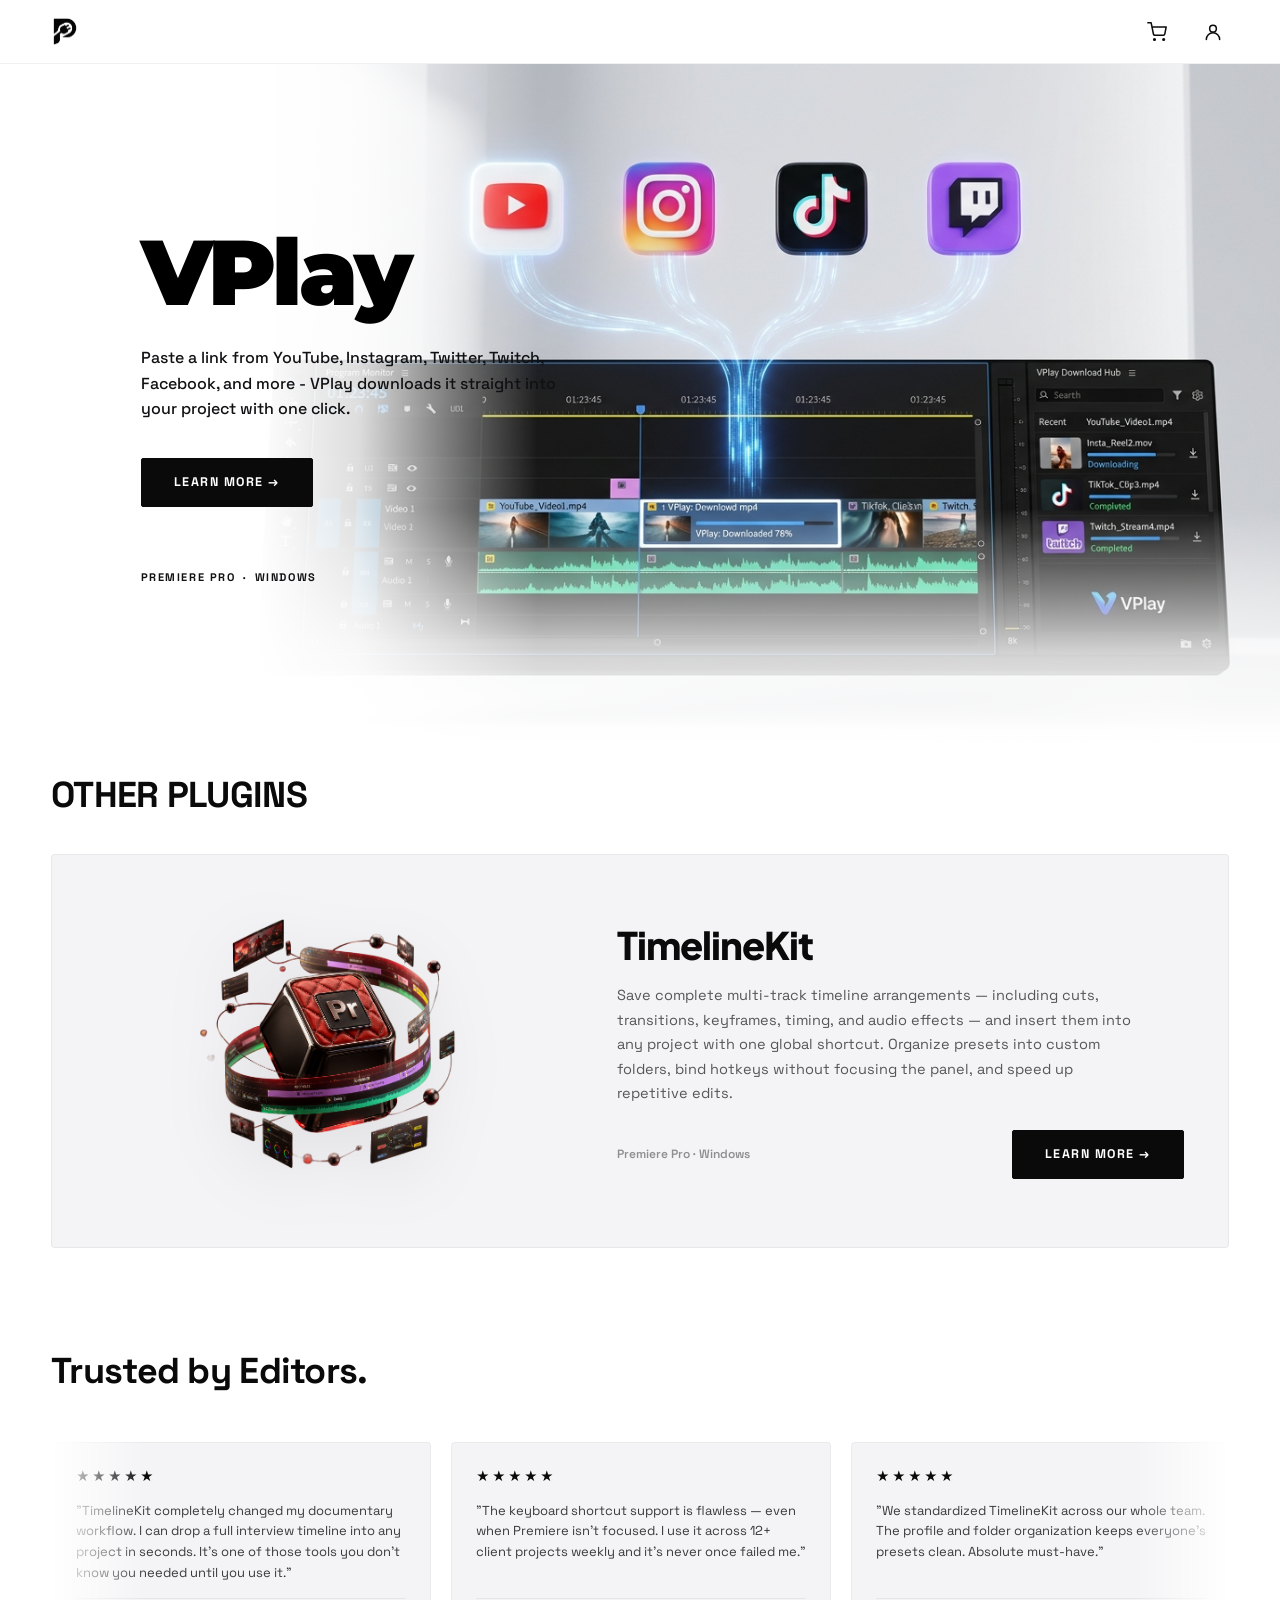
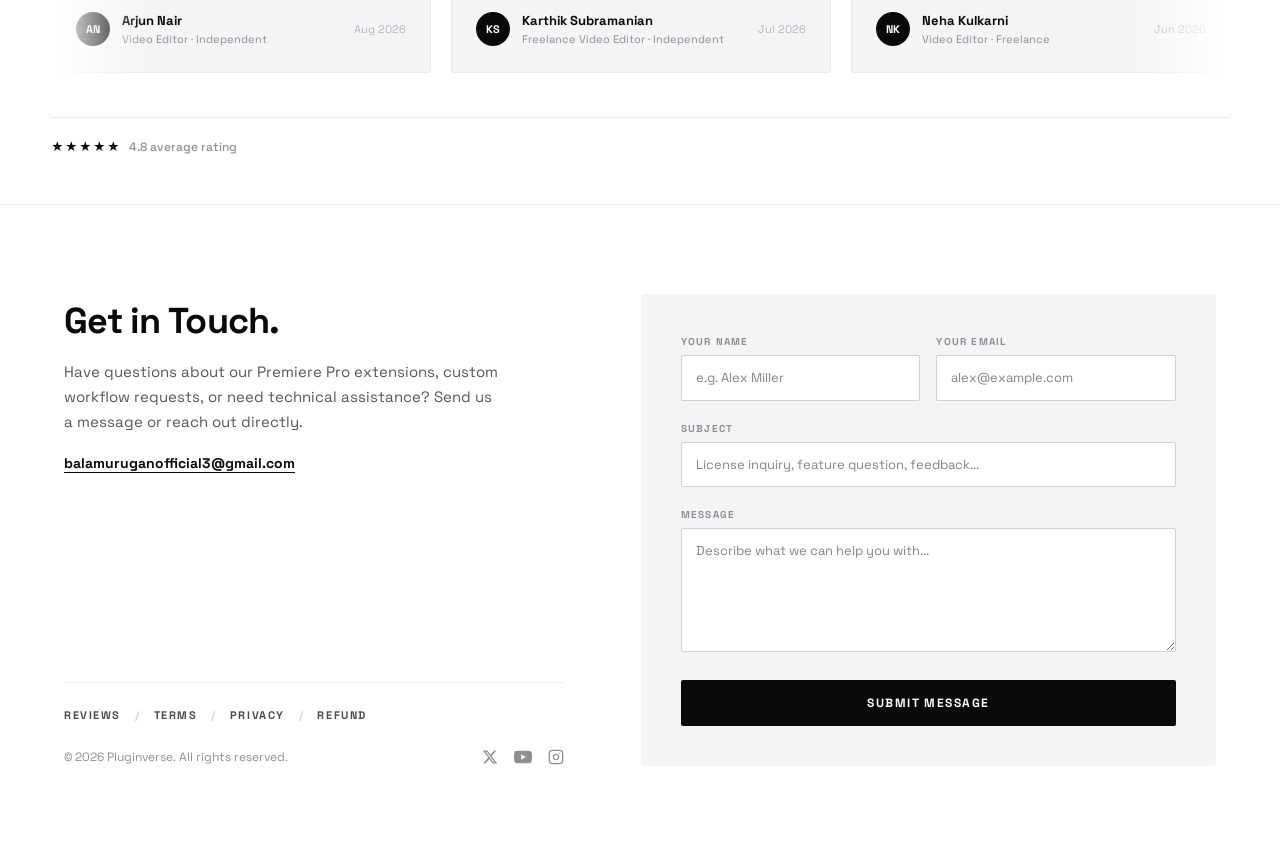
==== commit 51ae2e0c: "Updates" ====
--- a/index.html
+++ b/index.html
@@ -13,8 +13,8 @@
     <meta name="robots" content="noindex, nofollow">
     <meta property="og:title" content="Figma Make App">
     <meta property="og:description" content="Discover and purchase Premiere Pro plugins in a streamlined, single-page store featuring a manual carousel for showcasing products.">
-    <script type="module" crossorigin src="/assets/index-CulV4vX4.js"></script>
-    <link rel="stylesheet" crossorigin href="/assets/index-DYfbbNzi.css">
+    <script type="module" crossorigin src="/assets/index-BxMz9xSy.js"></script>
+    <link rel="stylesheet" crossorigin href="/assets/index-x8Dbnsmu.css">
   </head>
   <body>
     
--- a/assets/index-x8Dbnsmu.css
+++ b/assets/index-x8Dbnsmu.css
@@ -0,0 +1 @@
+@import "https://fonts.googleapis.com/css2?family=Inter:wght@300;400;500;600;700;800;900&family=Montserrat:wght@800;900&family=Outfit:wght@800;900&family=Plus+Jakarta+Sans:wght@700;800;900&family=Space+Grotesk:wght@400;500;600;700&display=swap";@layer components;@layer properties{@supports (((-webkit-hyphens:none)) and (not (margin-trim:inline))) or ((-moz-orient:inline) and (not (color:rgb(from red r g b)))){*,:before,:after,::backdrop{--tw-rotate-x:initial;--tw-rotate-y:initial;--tw-rotate-z:initial;--tw-skew-x:initial;--tw-skew-y:initial;--tw-border-style:solid;--tw-outline-style:solid;--tw-blur:initial;--tw-brightness:initial;--tw-contrast:initial;--tw-grayscale:initial;--tw-hue-rotate:initial;--tw-invert:initial;--tw-opacity:initial;--tw-saturate:initial;--tw-sepia:initial;--tw-drop-shadow:initial;--tw-drop-shadow-color:initial;--tw-drop-shadow-alpha:100%;--tw-drop-shadow-size:initial}}}@layer theme{:root,:host{--font-sans:-apple-system, BlinkMacSystemFont, "Segoe UI", Roboto, "Helvetica Neue", "Noto Sans", Arial, sans-serif, "Apple Color Emoji", "Segoe UI Emoji", "Segoe UI Symbol", "Noto Color Emoji";--font-mono:ui-monospace, SFMono-Regular, Menlo, Monaco, Consolas, "Liberation Mono", "Courier New", monospace;--default-transition-duration:.15s;--default-transition-timing-function:cubic-bezier(.4, 0, .2, 1);--default-font-family:var(--font-sans);--default-mono-font-family:var(--font-mono)}}@layer base{*,:after,:before,::backdrop{box-sizing:border-box;border:0 solid;margin:0;padding:0}::file-selector-button{box-sizing:border-box;border:0 solid;margin:0;padding:0}html,:host{-webkit-text-size-adjust:100%;tab-size:4;line-height:1.5;font-family:var(--default-font-family,-apple-system, BlinkMacSystemFont, "Segoe UI", Roboto, "Helvetica Neue", "Noto Sans", Arial, sans-serif, "Apple Color Emoji", "Segoe UI Emoji", "Segoe UI Symbol", "Noto Color Emoji");font-feature-settings:var(--default-font-feature-settings,normal);font-variation-settings:var(--default-font-variation-settings,normal);-webkit-tap-highlight-color:transparent}hr{height:0;color:inherit;border-top-width:1px}abbr:where([title]){-webkit-text-decoration:underline dotted;text-decoration:underline dotted}h1,h2,h3,h4,h5,h6{font-size:inherit;font-weight:inherit}a{color:inherit;-webkit-text-decoration:inherit;-webkit-text-decoration:inherit;-webkit-text-decoration:inherit;-webkit-text-decoration:inherit;text-decoration:inherit}b,strong{font-weight:bolder}code,kbd,samp,pre{font-family:var(--default-mono-font-family,ui-monospace, SFMono-Regular, Menlo, Monaco, Consolas, "Liberation Mono", "Courier New", monospace);font-feature-settings:var(--default-mono-font-feature-settings,normal);font-variation-settings:var(--default-mono-font-variation-settings,normal);font-size:1em}small{font-size:80%}sub,sup{vertical-align:baseline;font-size:75%;line-height:0;position:relative}sub{bottom:-.25em}sup{top:-.5em}table{text-indent:0;border-color:inherit;border-collapse:collapse}:-moz-focusring:where(:not(iframe)){outline:auto}progress{vertical-align:baseline}summary{display:list-item}ol,ul,menu{list-style:none}img,svg,video,canvas,audio,iframe,embed,object{vertical-align:middle;display:block}img,video{max-width:100%;height:auto}button,input,select,optgroup,textarea{font:inherit;font-feature-settings:inherit;font-variation-settings:inherit;letter-spacing:inherit;color:inherit;opacity:1;background-color:#0000;border-radius:0}::file-selector-button{font:inherit;font-feature-settings:inherit;font-variation-settings:inherit;letter-spacing:inherit;color:inherit;opacity:1;background-color:#0000;border-radius:0}:where(select:is([multiple],[size])) optgroup{font-weight:bolder}:where(select:is([multiple],[size])) optgroup option{padding-inline-start:20px}::file-selector-button{margin-inline-end:4px}::placeholder{opacity:1}@supports (not ((-webkit-appearance:-apple-pay-button))) or (contain-intrinsic-size:1px){::placeholder{color:currentColor}@supports (color:color-mix(in lab, red, red)){::placeholder{color:color-mix(in oklab, currentcolor 50%, transparent)}}}textarea{resize:vertical}::-webkit-search-decoration{-webkit-appearance:none}::-webkit-date-and-time-value{min-height:1lh;text-align:inherit}::-webkit-datetime-edit{display:inline-flex}::-webkit-datetime-edit-fields-wrapper{padding:0}::-webkit-datetime-edit{padding-block:0}::-webkit-datetime-edit-year-field{padding-block:0}::-webkit-datetime-edit-month-field{padding-block:0}::-webkit-datetime-edit-day-field{padding-block:0}::-webkit-datetime-edit-hour-field{padding-block:0}::-webkit-datetime-edit-minute-field{padding-block:0}::-webkit-datetime-edit-second-field{padding-block:0}::-webkit-datetime-edit-millisecond-field{padding-block:0}::-webkit-datetime-edit-meridiem-field{padding-block:0}::-webkit-calendar-picker-indicator{line-height:1}:-moz-ui-invalid{box-shadow:none}button,input:where([type=button],[type=reset],[type=submit]){appearance:button}::file-selector-button{appearance:button}::-webkit-inner-spin-button{height:auto}::-webkit-outer-spin-button{height:auto}[hidden]:where(:not([hidden=until-found])){display:none!important}}@layer utilities{.visible{visibility:visible}.absolute{position:absolute}.fixed{position:fixed}.relative{position:relative}.container{width:100%}@media (width>=40rem){.container{max-width:40rem}}@media (width>=48rem){.container{max-width:48rem}}@media (width>=64rem){.container{max-width:64rem}}@media (width>=80rem){.container{max-width:80rem}}@media (width>=96rem){.container{max-width:96rem}}.block{display:block}.flex{display:flex}.grid{display:grid}.hidden{display:none}.inline{display:inline}.inline-block{display:inline-block}.transform{transform:var(--tw-rotate-x,) var(--tw-rotate-y,) var(--tw-rotate-z,) var(--tw-skew-x,) var(--tw-skew-y,)}.resize{resize:both}.flex-wrap{flex-wrap:wrap}.border{border-style:var(--tw-border-style);border-width:1px}.text-center{text-align:center}.outline{outline-style:var(--tw-outline-style);outline-width:1px}.filter{filter:var(--tw-blur,) var(--tw-brightness,) var(--tw-contrast,) var(--tw-grayscale,) var(--tw-hue-rotate,) var(--tw-invert,) var(--tw-saturate,) var(--tw-sepia,) var(--tw-drop-shadow,)}.transition{transition-property:color,background-color,border-color,outline-color,text-decoration-color,fill,stroke,--tw-gradient-from,--tw-gradient-via,--tw-gradient-to,opacity,box-shadow,transform,translate,scale,rotate,filter,-webkit-backdrop-filter,backdrop-filter,display,content-visibility,overlay,pointer-events;transition-timing-function:var(--tw-ease,var(--default-transition-timing-function));transition-duration:var(--tw-duration,var(--default-transition-duration))}}:root{--bg-page:#fff;--bg-hero:#f8f8fa;--bg-card:#f4f4f6;--bg-card-hover:#ececee;--text-primary:#0a0a0a;--text-secondary:#4a4a4d;--text-muted:#8e8e93;--text-light:#b5b5ba;--border-subtle:#00000014;--border-strong:#0a0a0a;--accent-blue:#1d4ed8;--accent-blue-border:#2563eb}*{box-sizing:border-box;margin:0;padding:0}html,body,#root{background-color:var(--bg-page);width:100%;min-height:100%;color:var(--text-primary);-webkit-font-smoothing:antialiased;-moz-osx-font-smoothing:grayscale;font-family:Space Grotesk,Inter,-apple-system,BlinkMacSystemFont,Segoe UI,Roboto,sans-serif}::selection{color:#fff;background:#0a0a0a}.app-shell{background-color:var(--bg-page);flex-direction:column;width:100%;min-height:100vh;display:flex;position:relative}.minimal-navbar{z-index:100;background:#fff;border-bottom:1px solid #0000000f;justify-content:space-between;align-items:center;height:64px;padding:0 clamp(20px,4vw,56px);display:flex;position:sticky;top:0}.navbar-left-brand{align-items:center;display:flex}.navbar-logo-btn{cursor:pointer;background:0 0;border:none;align-items:center;padding:0;transition:opacity .2s;display:flex}.navbar-logo-btn:hover{opacity:.8}.navbar-logo-img{object-fit:contain;filter:invert();width:auto;height:32px;display:block}.navbar-right-actions{align-items:center;gap:clamp(16px,2.5vw,24px);display:flex}.navbar-icon-btn{cursor:pointer;color:#0a0a0a;background:0 0;border:none;border-radius:4px;justify-content:center;align-items:center;padding:6px;transition:opacity .15s,transform .15s;display:flex;position:relative}.navbar-icon-btn:hover{opacity:.7}.navbar-icon-btn:active{transform:scale(.95)}.navbar-icon-btn.is-active{color:#0a0a0a}.navbar-badge{color:#fff;background:#0a0a0a;border-radius:8px;justify-content:center;align-items:center;min-width:16px;height:16px;padding:0 4px;font-size:10px;font-weight:700;line-height:1;display:flex;position:absolute;top:0;right:-2px}.navbar-mobile-hamburger{cursor:pointer;background:0 0;border:none;flex-direction:column;justify-content:space-between;align-items:flex-end;width:24px;height:15px;margin-left:4px;padding:0;display:none}.stepped-line{transform-origin:50%;background-color:#0a0a0a;border-radius:2px;height:2px;transition:all .3s cubic-bezier(.4,0,.2,1)}.line-1{width:22px}.line-2{width:15px}.line-3{width:9px}.navbar-mobile-hamburger.is-open .line-1{width:20px;transform:translateY(6.5px)rotate(45deg)}.navbar-mobile-hamburger.is-open .line-2{opacity:0;width:0;transform:scaleX(0)}.navbar-mobile-hamburger.is-open .line-3{width:20px;transform:translateY(-6.5px)rotate(-45deg)}.mobile-offcanvas-backdrop{-webkit-backdrop-filter:blur(2px);backdrop-filter:blur(2px);z-index:90;opacity:0;pointer-events:none;overscroll-behavior:contain;background:#00000059;transition:opacity .3s;position:fixed;inset:64px 0 0}.mobile-offcanvas-backdrop.is-open{opacity:1;pointer-events:auto}.mobile-offcanvas-panel{width:100%;height:100%;box-shadow:none;overscroll-behavior:contain;-webkit-overflow-scrolling:touch;background:#fff;border-left:none;flex-direction:column;justify-content:space-between;padding:clamp(28px,6vw,40px) clamp(20px,5vw,36px);transition:transform .35s cubic-bezier(.16,1,.3,1);display:flex;position:absolute;top:0;left:0;right:0;overflow-y:auto;transform:translate(100%)}.mobile-offcanvas-backdrop.is-open .mobile-offcanvas-panel{transform:translate(0)}.mobile-offcanvas-links{flex-direction:column;gap:18px;display:flex}.offcanvas-nav-btn{text-align:left;color:#0a0a0a;cursor:pointer;background:0 0;border:none;padding:8px 0;font-size:16px;font-weight:600;transition:opacity .15s}.offcanvas-nav-btn:hover{opacity:.6}.mobile-offcanvas-footer{border-top:1px solid #0000000f;padding-top:20px}.offcanvas-legal-links{color:var(--text-muted);gap:10px;margin-bottom:8px;font-size:12px;display:flex}.offcanvas-legal-links button{color:var(--text-muted);cursor:pointer;background:0 0;border:none;font-size:12px}.offcanvas-copyright{color:var(--text-light);font-size:11px}@media (width<=768px){.navbar-mobile-hamburger{display:flex}}.showcase-page-container{flex-direction:column;flex:1;width:100%;display:flex}.homepage-section{width:100%;max-width:1300px;margin:0 auto;padding:48px clamp(16px,4vw,56px)}.homepage-section-header{flex-wrap:wrap;justify-content:space-between;align-items:flex-end;gap:16px;margin-bottom:32px;display:flex}.homepage-section-title{color:#0a0a0a;letter-spacing:-.02em;font-size:clamp(24px,3vw,36px);font-weight:800}.editorial-section-tag{letter-spacing:.16em;color:var(--text-muted);text-transform:uppercase;margin-bottom:8px;font-size:10px;font-weight:700;display:block}.editorial-hero-spec-pill{letter-spacing:.14em;color:#111114;align-items:center;gap:8px;margin-top:18px;font-size:11px;font-weight:700;display:flex}.timelinekit-hero-card{margin-bottom:32px}.other-plugin-card{background:var(--bg-card);border:1px solid #0000000d;border-radius:4px;grid-template-columns:1fr 1.2fr;align-items:center;gap:clamp(24px,4vw,48px);padding:clamp(24px,4vw,44px);display:grid}.other-plugin-media{background:0 0;justify-content:center;align-items:center;width:100%;padding:12px;display:flex}.other-plugin-img{object-fit:contain;filter:drop-shadow(0 16px 32px #00000014);max-width:100%;max-height:280px}.other-plugin-content{flex-direction:column;gap:16px;display:flex}.other-plugin-title{color:#0a0a0a;letter-spacing:-.025em;font-family:Plus Jakarta Sans,Inter,-apple-system,BlinkMacSystemFont,Segoe UI,Roboto,sans-serif;font-size:clamp(28px,3.2vw,38px);font-weight:800;line-height:1.15}.other-plugin-desc{color:#55555a;max-width:520px;font-size:14.5px;line-height:1.7}.other-plugin-bottom{flex-wrap:wrap;justify-content:space-between;align-items:center;gap:16px;margin-top:8px;display:flex}.other-plugin-badges{align-items:center;gap:10px;display:flex}.badge-coming-soon{letter-spacing:.1em;color:#fff;background:#0a0a0a;border-radius:2px;padding:4px 10px;font-size:10px;font-weight:700}.other-plugin-host{color:var(--text-muted);font-size:12px;font-weight:600}.editorial-hero-section{width:100%;max-width:1300px;margin:0 auto;padding:clamp(16px,3vw,36px) clamp(16px,4vw,56px) 20px}.editorial-hero-section.is-fullwidth-hero{background-position:calc(100% + 100px) 0;background-repeat:no-repeat;background-size:cover;border-bottom:none;align-items:center;width:100%;max-width:100%;min-height:clamp(580px,76vh,840px);padding:0;display:flex;position:relative;overflow:hidden}.editorial-hero-section.is-fullwidth-hero:before{content:"";pointer-events:none;z-index:1;background:linear-gradient(#fff0 0% 65%,#fffc 86%,#fff 100%),linear-gradient(90deg,#fff 0% 20%,#ffffffd9 28%,#fff0 42%);position:absolute;inset:0}#other-plugins.homepage-section{padding-top:20px}.editorial-hero-card.is-fullwidth-card{z-index:2;background:0 0;border:none;border-radius:0;align-items:center;width:100%;max-width:100%;min-height:clamp(540px,68vh,740px);margin:0;padding:clamp(48px,6vw,84px) clamp(24px,5vw,72px);display:flex;position:relative}.editorial-outline-btn.is-learn-more{color:#fff;background:#0a0a0a;border-color:#0a0a0a;padding:14px 32px;font-size:12.5px}.editorial-outline-btn.is-learn-more:hover{color:#fff;background:#262626;border-color:#262626}.editorial-outline-btn.is-primary{color:#fff;background:#0a0a0a;border-color:#0a0a0a}.editorial-outline-btn.is-primary:hover{background:#262626}.product-page-container{flex-direction:column;width:100%;display:flex}.product-hero-section{width:100%;max-width:1280px;margin:0 auto;padding:clamp(32px,5vw,64px) clamp(20px,4vw,56px) clamp(40px,5vw,64px)}.product-hero-inner{grid-template-columns:1.15fr 1fr;align-items:center;gap:clamp(32px,5vw,64px);display:grid}.product-hero-left{flex-direction:column;align-items:flex-start;display:flex}.product-hero-back-link{color:#71717a;cursor:pointer;background:0 0;border:none;align-items:center;gap:6px;margin-bottom:20px;padding:0;font-size:13px;font-weight:600;transition:color .15s,transform .15s;display:inline-flex}.product-hero-back-link:hover{color:#0a0a0a;transform:translate(-3px)}.product-hero-title{color:#000;letter-spacing:-.03em;margin:8px 0 16px;font-family:Plus Jakarta Sans,Inter,-apple-system,BlinkMacSystemFont,Segoe UI,Roboto,sans-serif;font-size:clamp(38px,4.5vw,56px);font-weight:900;line-height:1.05}.product-hero-description{color:#111114;max-width:520px;margin-bottom:24px;font-size:15.5px;font-weight:500;line-height:1.7}.product-hero-actions{flex-wrap:wrap;align-items:center;gap:14px;margin-bottom:24px;display:flex}.product-hero-tour-btn{color:#0a0a0a;cursor:pointer;background:0 0;border:1px solid #00000026;border-radius:2px;align-items:center;gap:8px;padding:12px 20px;font-size:13px;font-weight:700;transition:all .15s;display:inline-flex}.product-hero-tour-btn:hover{background:#0000000a;border-color:#0a0a0a}.product-hero-spec-pill{letter-spacing:.14em;color:#111114;align-items:center;gap:8px;margin-top:4px;font-size:11px;font-weight:700;display:flex}.product-hero-right{justify-content:center;align-items:center;display:flex}.product-hero-media{justify-content:center;align-items:center;width:100%;padding:12px;display:flex}.product-hero-img{object-fit:contain;filter:drop-shadow(0 20px 40px #00000014);max-width:100%;max-height:380px}.product-features-section{border-top:1px solid #0000000d;width:100%;max-width:1280px;margin:0 auto;padding:clamp(56px,7vw,96px) clamp(20px,4vw,56px)}.product-section-header{margin-bottom:clamp(40px,5vw,64px)}.product-section-title{color:#0a0a0a;letter-spacing:-.025em;font-family:Plus Jakarta Sans,Inter,-apple-system,BlinkMacSystemFont,sans-serif;font-size:clamp(26px,3.2vw,38px);font-weight:800;line-height:1.15}.product-section-subtitle{color:#71717a;max-width:580px;margin-top:10px;font-size:15px;line-height:1.6}.product-feature-rows{flex-direction:column;gap:clamp(56px,7vw,88px);display:flex}.vplay-demo-grid{grid-template-columns:repeat(3,minmax(0,1fr));align-items:start;gap:clamp(18px,2.4vw,32px);display:grid}.vplay-demo-card{min-width:0;margin:0}.vplay-demo-window{aspect-ratio:447/639;background:#17191d;border:1px solid #0000001f;border-radius:12px;overflow:hidden;box-shadow:0 18px 50px -24px #00000059}.vplay-demo-animation{object-fit:cover;object-position:top center;width:100%;height:100%;display:block}.vplay-demo-card figcaption{color:#0a0a0a;letter-spacing:-.025em;margin-top:16px;font-family:Plus Jakarta Sans,Inter,-apple-system,BlinkMacSystemFont,sans-serif;font-size:clamp(17px,1.45vw,21px);font-weight:800;line-height:1.3}.product-feature-row{grid-template-columns:1.15fr 1fr;align-items:center;gap:clamp(32px,5vw,64px);display:grid}.product-feature-row.is-reversed{direction:rtl}.product-feature-row.is-reversed>*{direction:ltr}.product-feature-media{background:#fff;border:1px solid #00000014;border-radius:6px;justify-content:center;align-items:center;width:100%;padding:0;display:flex;overflow:hidden;box-shadow:0 12px 32px -8px #00000012}.product-feature-img{object-fit:cover;width:100%;height:auto;display:block}.product-feature-copy{flex-direction:column;gap:12px;display:flex}.product-feature-heading{color:#0a0a0a;letter-spacing:-.02em;font-family:Plus Jakarta Sans,Inter,-apple-system,BlinkMacSystemFont,sans-serif;font-size:clamp(20px,2.4vw,26px);font-weight:800;line-height:1.25}.product-feature-body{color:#55555a;font-size:14.5px;line-height:1.75}.purchase-loading-btn{cursor:default;opacity:1;min-width:126px}.purchase-loading-dots{justify-content:center;align-items:center;gap:5px;height:12px;display:inline-flex}.purchase-loading-dots i{background:currentColor;border-radius:50%;width:4px;height:4px;animation:1.05s ease-in-out infinite purchase-dot}.purchase-loading-dots i:nth-child(2){animation-delay:.14s}.purchase-loading-dots i:nth-child(3){animation-delay:.28s}.library-loading-state{color:#0a0a0a;justify-content:center;align-items:center;min-height:clamp(260px,42vh,460px);display:flex}.library-loading-state .purchase-loading-dots{gap:7px}.library-loading-state .purchase-loading-dots i{width:5px;height:5px}@keyframes purchase-dot{0%,60%,to{opacity:.28;transform:translateY(0)}30%{opacity:1;transform:translateY(-3px)}}@media (prefers-reduced-motion:reduce){.purchase-loading-dots i{opacity:.65;animation:none}}.product-compare-section{border-top:1px solid #0000000d;width:100%;max-width:1080px;margin:0 auto;padding:clamp(48px,6vw,72px) clamp(20px,4vw,56px)}.specs-compare-grid{grid-template-columns:1fr 1fr;gap:24px;display:grid}.specs-compare-card{background:#fafafa;border:1px solid #0000000f;border-radius:6px;padding:clamp(24px,3vw,36px)}.specs-compare-card.is-new{background:#fff;border-color:#0000001f;box-shadow:0 10px 30px -8px #0000000f}.specs-compare-card-title{color:#0a0a0a;letter-spacing:-.01em;margin-bottom:20px;font-size:15px;font-weight:800}.specs-compare-items{flex-direction:column;gap:16px;display:flex}.specs-compare-item{color:#4a4a4d;align-items:flex-start;gap:12px;font-size:13.5px;line-height:1.55;display:flex}.specs-compare-cross{color:#e11d48;flex-shrink:0;margin-top:1px;font-size:13px;font-weight:800}.specs-compare-check{color:#10b981;flex-shrink:0;margin-top:1px;font-size:13px;font-weight:800}.product-bottom-cta{width:100%;max-width:1280px;margin:0 auto;padding:clamp(32px,4vw,48px) clamp(20px,4vw,56px) clamp(64px,8vw,96px)}.product-cta-box{text-align:center;background:#fafafa;border:1px solid #0000000f;border-radius:8px;flex-direction:column;align-items:center;padding:clamp(40px,6vw,64px) clamp(24px,4vw,48px);display:flex}.product-cta-title{color:#0a0a0a;letter-spacing:-.02em;margin:10px 0 12px;font-family:Plus Jakarta Sans,Inter,-apple-system,BlinkMacSystemFont,sans-serif;font-size:clamp(24px,3vw,36px);font-weight:800}.product-cta-desc{color:#55555a;max-width:520px;margin-bottom:28px;font-size:15px;line-height:1.6}.product-cta-actions{flex-wrap:wrap;justify-content:center;align-items:center;gap:16px;display:flex}.editorial-hero-card{background:var(--bg-hero);border-radius:4px;grid-template-columns:1.1fr 1.3fr;align-items:center;gap:clamp(24px,4vw,60px);min-height:460px;padding:clamp(32px,5vw,64px) clamp(24px,5vw,72px);display:grid;position:relative}.editorial-hero-left{z-index:2;flex-direction:column;justify-content:center;align-items:flex-start;gap:4px;padding-left:clamp(24px,6vw,100px);display:flex}.editorial-hero-title{color:#000;letter-spacing:-.04em;margin-bottom:20px;font-family:Montserrat,Outfit,Plus Jakarta Sans,-apple-system,sans-serif;font-size:clamp(56px,7.5vw,92px);font-weight:900;line-height:.98}.editorial-hero-title .accent{color:var(--accent-blue)}.editorial-hero-description{color:#111114;max-width:420px;margin-top:4px;margin-bottom:32px;font-size:clamp(14.5px,1.25vw,16.5px);font-weight:500;line-height:1.6}.editorial-hero-actions{flex-wrap:wrap;align-items:center;gap:16px;margin-bottom:40px;display:flex}.editorial-outline-btn{border:1.5px solid var(--accent-blue-border);color:var(--accent-blue);letter-spacing:.12em;text-transform:uppercase;cursor:pointer;background:0 0;border-radius:2px;padding:11px 26px;font-size:12px;font-weight:700;transition:all .2s}.editorial-outline-btn:hover{background:var(--accent-blue);color:#fff}.editorial-outline-btn.is-disabled{color:#8e8e93;cursor:not-allowed;background:0 0;border-color:#d1d1d6}.editorial-text-btn{color:#0a0a0a;cursor:pointer;background:0 0;border:none;padding:8px 12px;font-size:13px;font-weight:600;transition:opacity .15s}.editorial-text-btn:hover{opacity:.7}.editorial-details-link{color:var(--text-muted);cursor:pointer;background:0 0;border:none;align-items:center;gap:6px;padding:0;font-size:12px;font-weight:500;transition:color .15s;display:flex}.editorial-details-link:hover{color:#0a0a0a}.editorial-hero-right{flex-direction:column;justify-content:center;align-items:flex-end;width:100%;height:100%;padding-right:clamp(24px,6vw,100px);display:flex;position:relative}.editorial-hero-img-wrapper{justify-content:flex-end;align-items:center;width:100%;padding:20px 0;display:flex;position:relative}.editorial-hero-img{object-fit:contain;filter:drop-shadow(0 20px 30px #00000014);max-width:90%;max-height:320px;animation:.4s ease-out fadeIn}.editorial-hero-img.is-full-hero-banner{filter:none;border-radius:8px;width:auto;max-width:100%;max-height:380px;box-shadow:0 16px 36px #00000017}@keyframes fadeIn{0%{opacity:0;transform:translateY(6px)}to{opacity:1;transform:translateY(0)}}.editorial-hero-shadow{pointer-events:none;background:radial-gradient(#0000001a 0%,#0000 70%);width:60%;height:16px;position:absolute;bottom:0}.editorial-slider-controls{color:#0a0a0a;align-items:center;gap:12px;font-size:12px;font-weight:600;display:flex;position:absolute;bottom:0;right:0}.slider-current-num,.slider-total-num{letter-spacing:.04em;font-size:12px}.slider-total-num{color:var(--text-muted)}.slider-track-line{background:#e5e5e8;width:44px;height:1.5px;position:relative;overflow:hidden}.slider-track-fill{background:#0a0a0a;transition:left .3s;position:absolute;top:0;bottom:0}.slider-arrow-btns{align-items:center;gap:4px;margin-left:6px;display:flex}.slider-nav-arrow{color:#0a0a0a;cursor:pointer;background:0 0;border:none;padding:4px;font-size:15px;font-weight:700;line-height:1;transition:opacity .15s}.slider-nav-arrow:hover{opacity:.6}.editorial-category-bar{justify-content:center;width:100%;padding:36px 20px 24px;display:flex}.editorial-category-list{flex-wrap:wrap;justify-content:center;align-items:center;gap:clamp(16px,3vw,36px);display:flex}.editorial-category-item{letter-spacing:.16em;text-transform:uppercase;color:var(--text-muted);cursor:pointer;background:0 0;border:none;align-items:center;gap:6px;padding:6px 4px;font-size:11px;font-weight:700;transition:color .15s;display:flex}.editorial-category-item:hover,.editorial-category-item.is-active{color:#0a0a0a}.category-cross{color:#0a0a0a;font-size:10px}.editorial-grid-section{width:100%;max-width:1300px;margin:0 auto;padding:12px clamp(16px,4vw,56px) 60px}.editorial-grid{grid-template-columns:repeat(3,1fr);gap:clamp(16px,2.5vw,28px);display:grid}.editorial-card{background:var(--bg-card);cursor:pointer;border:1px solid #0000;border-radius:3px;flex-direction:column;justify-content:space-between;transition:transform .2s,background-color .2s,box-shadow .2s;display:flex;overflow:hidden}.editorial-card:hover{background:var(--bg-card-hover);transform:translateY(-2px);box-shadow:0 12px 24px #0000000a}.editorial-card-media{aspect-ratio:1;background:0 0;justify-content:center;align-items:center;width:100%;padding:clamp(24px,4vw,44px);display:flex}.editorial-card-img{object-fit:contain;filter:drop-shadow(0 8px 16px #0000000d);max-width:100%;max-height:100%;transition:transform .3s}.editorial-card:hover .editorial-card-img{transform:scale(1.03)}.editorial-card-caption{flex-direction:column;gap:4px;padding:0 clamp(16px,2vw,24px) clamp(16px,2vw,22px);display:flex}.editorial-card-row{justify-content:space-between;align-items:baseline;gap:12px;display:flex}.editorial-card-title{color:#0a0a0a;letter-spacing:.01em;font-size:13px;font-weight:600}.editorial-card-tag{color:#0a0a0a;white-space:nowrap;font-size:12px;font-weight:600}.editorial-card-subtitle{color:var(--text-muted);font-size:11px;font-weight:400}.editorial-footer{background:#fff;border-top:1px solid #0000000f;justify-content:space-between;align-items:center;width:100%;margin-top:auto;padding:36px clamp(20px,4vw,56px);display:flex}.editorial-footer-left{align-items:center;display:flex}.editorial-lang-item{color:var(--text-muted);cursor:default;font-size:12px;font-weight:600}.editorial-footer-center{align-items:center;gap:12px;display:flex}.editorial-footer-link{letter-spacing:.14em;color:var(--text-secondary);cursor:pointer;background:0 0;border:none;padding:0;font-size:11px;font-weight:700;transition:color .15s}.editorial-footer-link:hover{color:#0a0a0a}.editorial-footer-slash{color:#d1d1d6;font-size:11px}.editorial-footer-right{align-items:center;gap:16px;display:flex}.editorial-social-link{color:var(--text-secondary);font-size:12px;font-weight:600;text-decoration:none;transition:color .15s}.editorial-social-link:hover{color:#0a0a0a}.editorial-subpage-container{width:100%;max-width:1100px;margin:0 auto;padding:32px clamp(20px,4vw,56px) 64px}.editorial-subpage-header{flex-wrap:wrap;justify-content:space-between;align-items:flex-end;gap:16px;margin-bottom:36px;display:flex}.editorial-subpage-kicker{letter-spacing:.14em;color:var(--text-muted);text-transform:uppercase;margin-bottom:6px;font-size:11px;font-weight:700;display:block}.editorial-subpage-title{color:#0a0a0a;letter-spacing:-.02em;font-size:clamp(24px,3vw,36px);font-weight:800}.cart-layout-grid{grid-template-columns:1fr 340px;align-items:start;gap:40px;display:grid}.cart-items-column{flex-direction:column;display:flex}.cart-header-row{border-bottom:1px solid var(--border-subtle);letter-spacing:.12em;color:var(--text-muted);justify-content:space-between;padding-bottom:12px;font-size:11px;font-weight:700;display:flex}.cart-item-row{border-bottom:1px solid var(--border-subtle);justify-content:space-between;align-items:center;gap:20px;padding:20px 0;display:flex}.cart-item-info{align-items:center;gap:16px;display:flex}.cart-item-thumb{background:var(--bg-card);border-radius:4px;flex-shrink:0;justify-content:center;align-items:center;width:54px;height:54px;padding:6px;display:flex}.cart-item-thumb img{object-fit:contain;max-width:100%;max-height:100%}.cart-item-meta{flex-direction:column;gap:2px;display:flex}.cart-item-title{color:#0a0a0a;font-size:15px;font-weight:700}.cart-item-sub{color:var(--text-muted);font-size:12px}.cart-item-controls{align-items:center;gap:20px;display:flex}.cart-qty-stepper{background:#fff;border:1px solid #d1d1d6;border-radius:2px;align-items:center;display:flex}.cart-qty-stepper button{cursor:pointer;color:#0a0a0a;background:0 0;border:none;width:28px;height:28px;font-size:14px}.cart-qty-stepper span{padding:0 6px;font-size:13px;font-weight:600}.cart-item-price{color:#0a0a0a;text-align:right;min-width:50px;font-size:16px;font-weight:700}.cart-item-remove{cursor:pointer;color:var(--text-muted);background:0 0;border:none;padding:4px;transition:color .15s}.cart-item-remove:hover{color:#e11d48}.cart-summary-card{background:var(--bg-card);border-radius:4px;flex-direction:column;gap:18px;padding:24px;display:flex}.cart-summary-head span{letter-spacing:.12em;color:var(--text-muted);font-size:11px;font-weight:700}.cart-summary-body{border-top:1px solid #0000000f;border-bottom:1px solid #0000000f;flex-direction:column;gap:10px;padding:10px 0;display:flex}.cart-summary-line{color:var(--text-secondary);justify-content:space-between;font-size:13px;display:flex}.cart-summary-total{color:#0a0a0a;justify-content:space-between;align-items:baseline;font-size:14px;font-weight:700;display:flex}.cart-summary-total span:last-child{font-size:22px;font-weight:800}.cart-checkout-btn{color:#fff;letter-spacing:.12em;cursor:pointer;background:#0a0a0a;border:none;border-radius:2px;padding:14px;font-size:12px;font-weight:700;transition:opacity .2s}.cart-checkout-btn:hover{opacity:.85}.cart-empty-state{text-align:center;flex-direction:column;justify-content:center;align-items:center;gap:12px;padding:80px 20px;display:flex}.cart-empty-icon{background:var(--bg-card);width:56px;height:56px;color:var(--text-muted);border-radius:50%;place-items:center;display:grid}.cart-empty-title{color:#0a0a0a;font-size:18px;font-weight:700}.cart-empty-desc{color:var(--text-muted);font-size:13px}.is-reviews-section{position:relative;overflow:hidden}.reviews-carousel-viewport{width:100%;padding:12px 0 20px;position:relative;overflow:hidden;-webkit-mask-image:linear-gradient(90deg,#0000,#000 8% 92%,#0000);mask-image:linear-gradient(90deg,#0000,#000 8% 92%,#0000)}.reviews-carousel-track{gap:20px;width:max-content;animation:36s linear infinite reviewScroll;display:flex}.reviews-carousel-track:hover{animation-play-state:paused}@keyframes reviewScroll{0%{transform:translate(0)}to{transform:translate(-50%)}}.testimonial-editorial-card{background:var(--bg-card);border:1px solid #0000000a;border-radius:4px;flex-direction:column;justify-content:space-between;gap:16px;padding:24px 28px;transition:transform .2s,box-shadow .2s;display:flex}.testimonial-editorial-card.is-carousel-card{flex-shrink:0;width:380px}.testimonial-editorial-card:hover{transform:translateY(-2px);box-shadow:0 10px 24px #0000000a}.testimonial-editorial-text{color:#3a3a3d;font-size:14px;font-style:normal;font-weight:400;line-height:1.6}.testimonial-avatar-circle{color:#fff;background:#0a0a0a;border-radius:50%;flex-shrink:0;justify-content:center;align-items:center;width:32px;height:32px;font-size:11px;font-weight:700;display:flex}.testimonial-author-col{flex-direction:column;flex:1;display:flex}.testimonial-author-role,.testimonial-date{color:var(--text-muted);font-size:11px}.testimonials-summary-row{border-top:1px solid #0000000f;justify-content:space-between;align-items:center;margin-top:24px;padding-top:16px;display:flex}.testimonials-avg{color:var(--text-muted);align-items:center;gap:10px;font-size:12px;font-weight:500;display:flex}.testimonials-star-badge{color:#0a0a0a;letter-spacing:2px;font-size:12px}.is-contact-footer-section{border-top:1px solid #0000000f;width:100%;max-width:100%;padding:clamp(64px,7vw,96px) clamp(24px,5vw,72px)}.contact-footer-grid{grid-template-columns:1fr 1.15fr;align-items:stretch;gap:clamp(32px,6vw,80px);display:grid}.contact-footer-left{flex-direction:column;justify-content:space-between;gap:40px;display:flex}.contact-footer-header{flex-direction:column;align-items:flex-start;gap:12px;display:flex}.contact-footer-desc{color:#55555a;max-width:440px;font-size:15px;line-height:1.65}.contact-footer-email{color:#0a0a0a;text-underline-offset:4px;margin-top:6px;font-size:14px;font-weight:700;text-decoration:underline;transition:opacity .2s;display:inline-block}.contact-footer-email:hover{opacity:.7}.contact-footer-nav-block{border-top:1px solid #0000000f;flex-direction:column;gap:24px;padding-top:24px;display:flex}.contact-footer-links-row{letter-spacing:.06em;flex-wrap:wrap;align-items:center;gap:14px;font-size:12px;font-weight:600;display:flex}.contact-footer-bottom-row{flex-wrap:wrap;justify-content:space-between;align-items:center;gap:16px;display:flex}.contact-footer-copy{color:var(--text-muted);font-size:12px}.editorial-footer-socials{align-items:center;gap:16px;display:flex}.editorial-social-icon-btn{color:var(--text-muted);justify-content:center;align-items:center;transition:color .15s,transform .15s;display:flex}.editorial-social-icon-btn:hover{color:#0a0a0a;transform:translateY(-1px)}.contact-footer-right-col{width:100%}.contact-footer-right-col .editorial-form-card{max-width:100%;margin:0}.editorial-form-card{background:var(--bg-card);border-radius:4px;max-width:620px;margin:0 auto;padding:clamp(24px,4vw,40px)}.editorial-contact-form{flex-direction:column;gap:20px;display:flex}.form-two-col{grid-template-columns:1fr 1fr;gap:16px;display:grid}.form-field-group{flex-direction:column;gap:6px;display:flex}.form-label{letter-spacing:.12em;color:var(--text-muted);font-size:10px;font-weight:700}.form-input{color:#0a0a0a;background:#fff;border:1px solid #d1d1d6;border-radius:2px;outline:none;width:100%;padding:12px 14px;font-family:inherit;font-size:13px;transition:border-color .2s}.form-input:focus{border-color:#0a0a0a}.form-textarea{resize:vertical}.form-submit-btn{color:#fff;letter-spacing:.12em;cursor:pointer;background:#0a0a0a;border:none;border-radius:2px;margin-top:8px;padding:14px 28px;font-size:12px;font-weight:700;transition:opacity .2s}.form-submit-btn:hover{opacity:.85}.contact-sent-state{text-align:center;flex-direction:column;justify-content:center;align-items:center;gap:12px;padding:40px 20px;display:flex}.contact-sent-icon{color:#fff;background:#0a0a0a;border-radius:50%;place-items:center;width:48px;height:48px;font-size:20px;display:grid}.contact-sent-title{color:#0a0a0a;font-size:18px;font-weight:800}.contact-sent-desc{color:var(--text-secondary);font-size:13px}.editorial-tab-pills{gap:8px;display:flex}.editorial-tab-pill{color:var(--text-secondary);letter-spacing:.08em;cursor:pointer;background:#fff;border:1px solid #d1d1d6;border-radius:2px;padding:7px 16px;font-size:11px;font-weight:700;transition:all .15s}.editorial-tab-pill.is-active,.editorial-tab-pill:hover{color:#fff;background:#0a0a0a;border-color:#0a0a0a}.testimonials-editorial-grid{grid-template-columns:repeat(3,1fr);gap:20px;margin-bottom:32px;display:grid}.testimonial-editorial-card{background:var(--bg-card);border-radius:4px;flex-direction:column;gap:14px;padding:24px;transition:transform .2s,background-color .2s;display:flex}.testimonial-editorial-card:hover{background:var(--bg-card-hover);transform:translateY(-2px)}.testimonial-rating-stars{color:#0a0a0a;letter-spacing:2px;font-size:13px}.testimonial-editorial-text{color:#3a3a3d;flex:1;font-size:13px;line-height:1.6}.testimonial-editorial-footer{border-top:1px solid #0000000f;align-items:center;gap:12px;padding-top:12px;display:flex}.testimonial-avatar-circle{color:#fff;background:#0a0a0a;border-radius:50%;flex-shrink:0;place-items:center;width:34px;height:34px;font-size:11px;font-weight:700;display:grid}.testimonial-author-col{flex-direction:column;flex:1;gap:1px;display:flex}.testimonial-author-name{color:#0a0a0a;font-size:13px;font-weight:700}.testimonial-author-role{color:var(--text-muted);font-size:11px}.testimonial-date{color:var(--text-light);font-size:11px}.testimonials-summary-row{border-top:1px solid var(--border-subtle);color:var(--text-muted);justify-content:space-between;align-items:center;padding-top:20px;font-size:12px;display:flex}.testimonials-avg{align-items:center;gap:8px;display:flex}.testimonials-star-badge{color:#0a0a0a;letter-spacing:1px}.editorial-article-card{background:var(--bg-card);border-radius:4px;padding:clamp(24px,4vw,44px)}.article-updated-date{color:var(--text-muted);margin-bottom:24px;font-size:12px}.article-section{margin-top:24px}.article-section-title{color:#0a0a0a;margin-bottom:8px;font-size:15px;font-weight:700}.article-section-body{color:#4a4a4d;font-size:13px;line-height:1.7}.details-drawer-backdrop{-webkit-backdrop-filter:blur(4px);backdrop-filter:blur(4px);z-index:500;background:#0006;justify-content:flex-end;display:flex;position:fixed;inset:0}.details-drawer-panel{background:#fff;flex-direction:column;width:min(540px,100vw);height:100%;animation:.25s ease-out slideInRight;display:flex;overflow:hidden;box-shadow:-8px 0 32px #0000001a}@keyframes slideInRight{0%{transform:translate(100%)}to{transform:translate(0)}}.details-drawer-header{border-bottom:1px solid #0000000f;justify-content:space-between;align-items:flex-start;padding:24px 28px;display:flex}.details-drawer-kicker{letter-spacing:.12em;color:var(--text-muted);text-transform:uppercase;font-size:11px;font-weight:700}.details-drawer-title{color:#0a0a0a;margin-top:4px;font-size:22px;font-weight:800}.details-drawer-close{cursor:pointer;color:var(--text-secondary);background:0 0;border:none;padding:4px;font-size:18px}.details-drawer-content{flex-direction:column;flex:1;gap:24px;padding:24px 28px;display:flex;overflow-y:auto}.details-drawer-desc{color:#55555a;font-size:14px;line-height:1.6}.specs-minimal-bar{background:var(--bg-card);border-radius:4px;justify-content:space-between;align-items:center;padding:12px 20px;display:flex}.specs-min-item{flex-direction:column;gap:2px;display:flex}.specs-min-label{letter-spacing:.1em;color:var(--text-muted);font-size:10px;font-weight:700}.specs-min-value{color:#0a0a0a;font-size:13px;font-weight:600}.specs-min-divider{background:#e5e5e8;width:1px;height:24px}.drawer-spotlight-list{flex-direction:column;gap:20px;display:flex}.drawer-spotlight-card{background:var(--bg-card);border-radius:4px;overflow:hidden}.specs-ui-frame{background:#eaeaef;justify-content:center;align-items:center;width:100%;max-height:200px;padding:16px;display:flex}.specs-spotlight-img{object-fit:contain;border-radius:2px;max-width:100%;max-height:180px}.drawer-spotlight-text{padding:16px 20px}.drawer-spotlight-title{color:#0a0a0a;margin-bottom:6px;font-size:14px;font-weight:700}.drawer-spotlight-desc{color:#55555a;font-size:13px;line-height:1.55}.details-drawer-footer{background:#fff;border-top:1px solid #0000000f;justify-content:space-between;align-items:center;padding:20px 28px;display:flex}.details-footer-price{flex-direction:column;display:flex}.details-footer-price span{color:var(--text-muted);font-size:11px}.details-footer-price strong{color:#0a0a0a;font-size:18px;font-weight:800}.details-footer-price small{color:var(--text-muted);font-size:10px}.details-action-btn{color:#fff;letter-spacing:.1em;cursor:pointer;background:#0a0a0a;border:none;border-radius:2px;padding:12px 24px;font-size:12px;font-weight:700;transition:opacity .2s}.details-action-btn:hover{opacity:.85}.details-action-btn.is-disabled{color:#8e8e93;cursor:not-allowed;background:#e5e5e8}.video-modal-backdrop{-webkit-backdrop-filter:blur(6px);backdrop-filter:blur(6px);z-index:1100;background:#000000bf;justify-content:center;align-items:center;padding:20px;display:flex;position:fixed;inset:0}.video-modal-card{background:#fff;border-radius:4px;width:min(900px,95vw);overflow:hidden;box-shadow:0 24px 48px #0003}.video-modal-header{border-bottom:1px solid #00000014;justify-content:space-between;align-items:center;padding:16px 20px;display:flex}.video-modal-kicker{letter-spacing:.12em;color:var(--text-muted);font-size:10px;font-weight:700}.video-modal-title{color:#0a0a0a;font-size:15px;font-weight:700}.video-modal-close-btn{cursor:pointer;color:#55555a;background:0 0;border:none;font-size:18px}.video-modal-player-wrapper{aspect-ratio:16/9;background:#000;width:100%}.video-modal-player-wrapper video{width:100%;height:100%;display:block}.account-backdrop{-webkit-backdrop-filter:blur(4px);backdrop-filter:blur(4px);z-index:1200;background:#00000080;justify-content:center;align-items:center;padding:20px;display:flex;position:fixed;inset:0}.account-card{background:#fff;border-radius:4px;flex-direction:column;gap:16px;width:min(420px,95vw);padding:32px 28px;display:flex;position:relative;box-shadow:0 20px 40px #00000026}.account-close{cursor:pointer;color:var(--text-muted);background:0 0;border:none;font-size:20px;position:absolute;top:16px;right:16px}.account-kicker{letter-spacing:.14em;color:var(--text-muted);font-size:10px;font-weight:700}.account-card h2{color:#0a0a0a;letter-spacing:-.025em;margin-top:4px;font-family:Plus Jakarta Sans,Inter,-apple-system,BlinkMacSystemFont,sans-serif;font-size:26px;font-weight:800}.account-card p{color:var(--text-secondary);font-size:13px;line-height:1.5}.account-field{flex-direction:column;gap:6px;display:flex}.account-field label{color:var(--text-secondary);letter-spacing:.04em;font-size:11px;font-weight:700}.account-card input{background:var(--bg-card);color:#0a0a0a;border:1px solid #d1d1d6;border-radius:2px;outline:none;padding:10px 12px;font-size:13px;transition:border-color .15s,box-shadow .15s}.account-card input:focus{border-color:#0a0a0a}.account-card input.has-error{background:#fffbfb;border-color:#e11d48}.account-card input.has-error:focus{border-color:#e11d48;box-shadow:0 0 0 2px #e11d481f}.field-error-text{color:#e11d48;margin-top:1px;font-size:11.5px;font-weight:600}.account-error-banner{color:#be123c;background:#fef2f2;border:1px solid #fecdd3;border-radius:2px;padding:9px 12px;font-size:12px;font-weight:600}.account-success{color:#047857;background:#ecfdf5;border:1px solid #a7f3d0;border-radius:2px;padding:9px 12px;font-size:12px;font-weight:600}.account-submit{color:#fff;letter-spacing:.1em;cursor:pointer;background:#0a0a0a;border:none;border-radius:2px;margin-top:6px;padding:12px;font-size:12px;font-weight:700}.account-switch-row{justify-content:space-between;align-items:center;gap:12px;width:100%;margin-top:4px;display:flex}.account-switch-row.is-center{justify-content:center}.account-switch{color:var(--text-muted);cursor:pointer;background:0 0;border:none;padding:4px 0;font-size:12px;font-weight:500;transition:color .15s}.account-switch:hover{color:#0a0a0a}.library-page-container{flex-direction:column;gap:36px;width:100%;max-width:1100px;min-height:calc(100vh - 64px);margin:0 auto;padding:clamp(48px,6vw,80px) clamp(20px,4vw,56px);display:flex}.library-header{border-bottom:1px solid #0000000f;flex-wrap:wrap;justify-content:space-between;align-items:flex-start;gap:20px;padding-bottom:24px;display:flex}.library-header-info{flex-direction:column;gap:6px;display:flex}.library-title{color:#0a0a0a;letter-spacing:-.025em;margin:4px 0 6px;font-family:Plus Jakarta Sans,Inter,-apple-system,BlinkMacSystemFont,sans-serif;font-size:clamp(30px,3.8vw,42px);font-weight:800;line-height:1.1}.library-subtitle{color:#71717a;flex-wrap:wrap;align-items:center;gap:8px;font-size:14px;display:flex}.library-email-badge{color:#0a0a0a;background:#0000000d;border-radius:4px;padding:3px 8px;font-size:13px;font-weight:700}.library-subtitle-divider{color:#d1d1d6}.library-signout-btn{color:#0a0a0a;cursor:pointer;background:0 0;border:1px solid #0000001f;border-radius:2px;padding:9px 18px;font-size:12.5px;font-weight:600;transition:all .15s}.library-signout-btn:hover{color:#fff;background:#0a0a0a;border-color:#0a0a0a}.library-error-banner{color:#be123c;background:#fef2f2;border:1px solid #fecdd3;border-radius:4px;align-items:center;gap:10px;padding:12px 16px;font-size:13px;font-weight:500;display:flex}.library-products-grid{flex-direction:column;gap:16px;display:flex}.library-product-card{background:#fff;border:1px solid #00000014;border-radius:6px;flex-wrap:wrap;justify-content:space-between;align-items:center;gap:24px;padding:clamp(20px,3vw,28px);transition:border-color .2s,box-shadow .2s;display:flex}.library-product-card:hover{border-color:#00000026;box-shadow:0 10px 30px -6px #0000000f}.library-card-left{flex:1;align-items:center;gap:20px;min-width:280px;display:flex}.library-product-thumb{background:#f4f4f6;border:1px solid #0000000f;border-radius:6px;flex-shrink:0;justify-content:center;align-items:center;width:64px;height:64px;padding:6px;display:flex;overflow:hidden}.library-thumb-img{object-fit:contain;width:100%;height:100%}.library-product-mark{color:#0a0a0a;font-family:Plus Jakarta Sans,Inter,sans-serif;font-size:24px;font-weight:800}.library-product-meta{flex-direction:column;gap:4px;display:flex}.library-product-title-row{flex-wrap:wrap;align-items:center;gap:12px;display:flex}.library-product-name{color:#0a0a0a;letter-spacing:-.015em;font-family:Plus Jakarta Sans,Inter,-apple-system,BlinkMacSystemFont,sans-serif;font-size:20px;font-weight:800}.library-status-badge{color:#059669;letter-spacing:.02em;background:#ecfdf5;border-radius:12px;align-items:center;gap:6px;padding:2px 8px;font-size:11px;font-weight:700;display:inline-flex}.library-status-dot{background:#10b981;border-radius:50%;width:6px;height:6px}.library-product-specs{color:#71717a;font-size:13.5px}.library-card-right{align-items:center;display:flex}.library-download-btn{color:#fff;letter-spacing:.02em;cursor:pointer;background:#0a0a0a;border:1px solid #0a0a0a;border-radius:4px;align-items:center;gap:8px;padding:12px 22px;font-size:13px;font-weight:700;transition:all .15s;display:inline-flex}.library-download-btn:hover{background:#262626;border-color:#262626}.library-download-btn:disabled{opacity:.6;cursor:not-allowed}.library-spinner{border:2px solid #ffffff4d;border-top-color:#fff;border-radius:50%;width:14px;height:14px;animation:.7s linear infinite spin}@keyframes spin{to{transform:rotate(360deg)}}.library-empty-state{text-align:center;background:#fff;border:1px dashed #0000001f;border-radius:8px;flex-direction:column;align-items:center;padding:clamp(48px,6vw,80px) clamp(24px,4vw,48px);display:flex}.library-empty-icon{color:#71717a;background:#f4f4f6;border-radius:50%;justify-content:center;align-items:center;width:64px;height:64px;margin-bottom:20px;display:flex}.library-empty-title{color:#0a0a0a;margin-bottom:8px;font-family:Plus Jakarta Sans,Inter,sans-serif;font-size:22px;font-weight:800}.library-empty-desc{color:#71717a;max-width:440px;font-size:14.5px;line-height:1.6}@media (width<=1024px){.editorial-hero-card{grid-template-columns:1fr;gap:32px;padding:32px 24px}.editorial-hero-right{min-height:260px}.editorial-slider-controls{justify-content:center;margin-top:16px;position:relative;bottom:auto;right:auto}.editorial-grid,.testimonials-editorial-grid{grid-template-columns:repeat(2,1fr)}.cart-layout-grid{grid-template-columns:1fr}.product-hero-inner{grid-template-columns:1fr;gap:36px}.product-feature-row,.product-feature-row.is-reversed{direction:ltr;grid-template-columns:1fr;gap:28px}.vplay-demo-grid{grid-template-columns:1fr;gap:38px}.vplay-demo-card{width:min(100%,520px);margin-inline:auto}.vplay-demo-card figcaption{text-align:center}.specs-compare-grid{grid-template-columns:1fr}.contact-footer-grid{flex-direction:column;gap:40px;display:flex}.contact-footer-left{display:contents}.contact-footer-header{order:1}.contact-footer-right-col{order:2}.contact-footer-nav-block{border-top:1px solid #00000014;order:3;margin-top:8px;padding-top:32px}}@media (width<=640px){.minimal-navbar{padding:0 16px}.editorial-hero-section{padding:12px 12px 16px}.editorial-hero-card{padding:24px 18px}.editorial-grid{grid-template-columns:1fr;gap:16px}.editorial-grid-section{padding:8px 12px 40px}.testimonial-editorial-card.is-carousel-card{width:min(300px,85vw)}.form-two-col{grid-template-columns:1fr}.other-plugin-card{grid-template-columns:1fr;gap:20px;padding:20px 16px}.editorial-footer{text-align:center;flex-direction:column;gap:20px;padding:32px 16px}.editorial-footer-center{flex-wrap:wrap;justify-content:center}.library-page-container{gap:24px;padding:32px 16px 64px}.library-header{flex-direction:column;align-items:flex-start;gap:16px}.library-product-card{flex-direction:column;align-items:stretch;gap:18px;padding:18px}.library-card-left{gap:14px;min-width:100%}.library-card-right{width:100%}.library-download-btn{justify-content:center;width:100%}}@property --tw-rotate-x{syntax:"*";inherits:false}@property --tw-rotate-y{syntax:"*";inherits:false}@property --tw-rotate-z{syntax:"*";inherits:false}@property --tw-skew-x{syntax:"*";inherits:false}@property --tw-skew-y{syntax:"*";inherits:false}@property --tw-border-style{syntax:"*";inherits:false;initial-value:solid}@property --tw-outline-style{syntax:"*";inherits:false;initial-value:solid}@property --tw-blur{syntax:"*";inherits:false}@property --tw-brightness{syntax:"*";inherits:false}@property --tw-contrast{syntax:"*";inherits:false}@property --tw-grayscale{syntax:"*";inherits:false}@property --tw-hue-rotate{syntax:"*";inherits:false}@property --tw-invert{syntax:"*";inherits:false}@property --tw-opacity{syntax:"*";inherits:false}@property --tw-saturate{syntax:"*";inherits:false}@property --tw-sepia{syntax:"*";inherits:false}@property --tw-drop-shadow{syntax:"*";inherits:false}@property --tw-drop-shadow-color{syntax:"*";inherits:false}@property --tw-drop-shadow-alpha{syntax:"<percentage>";inherits:false;initial-value:100%}@property --tw-drop-shadow-size{syntax:"*";inherits:false}
